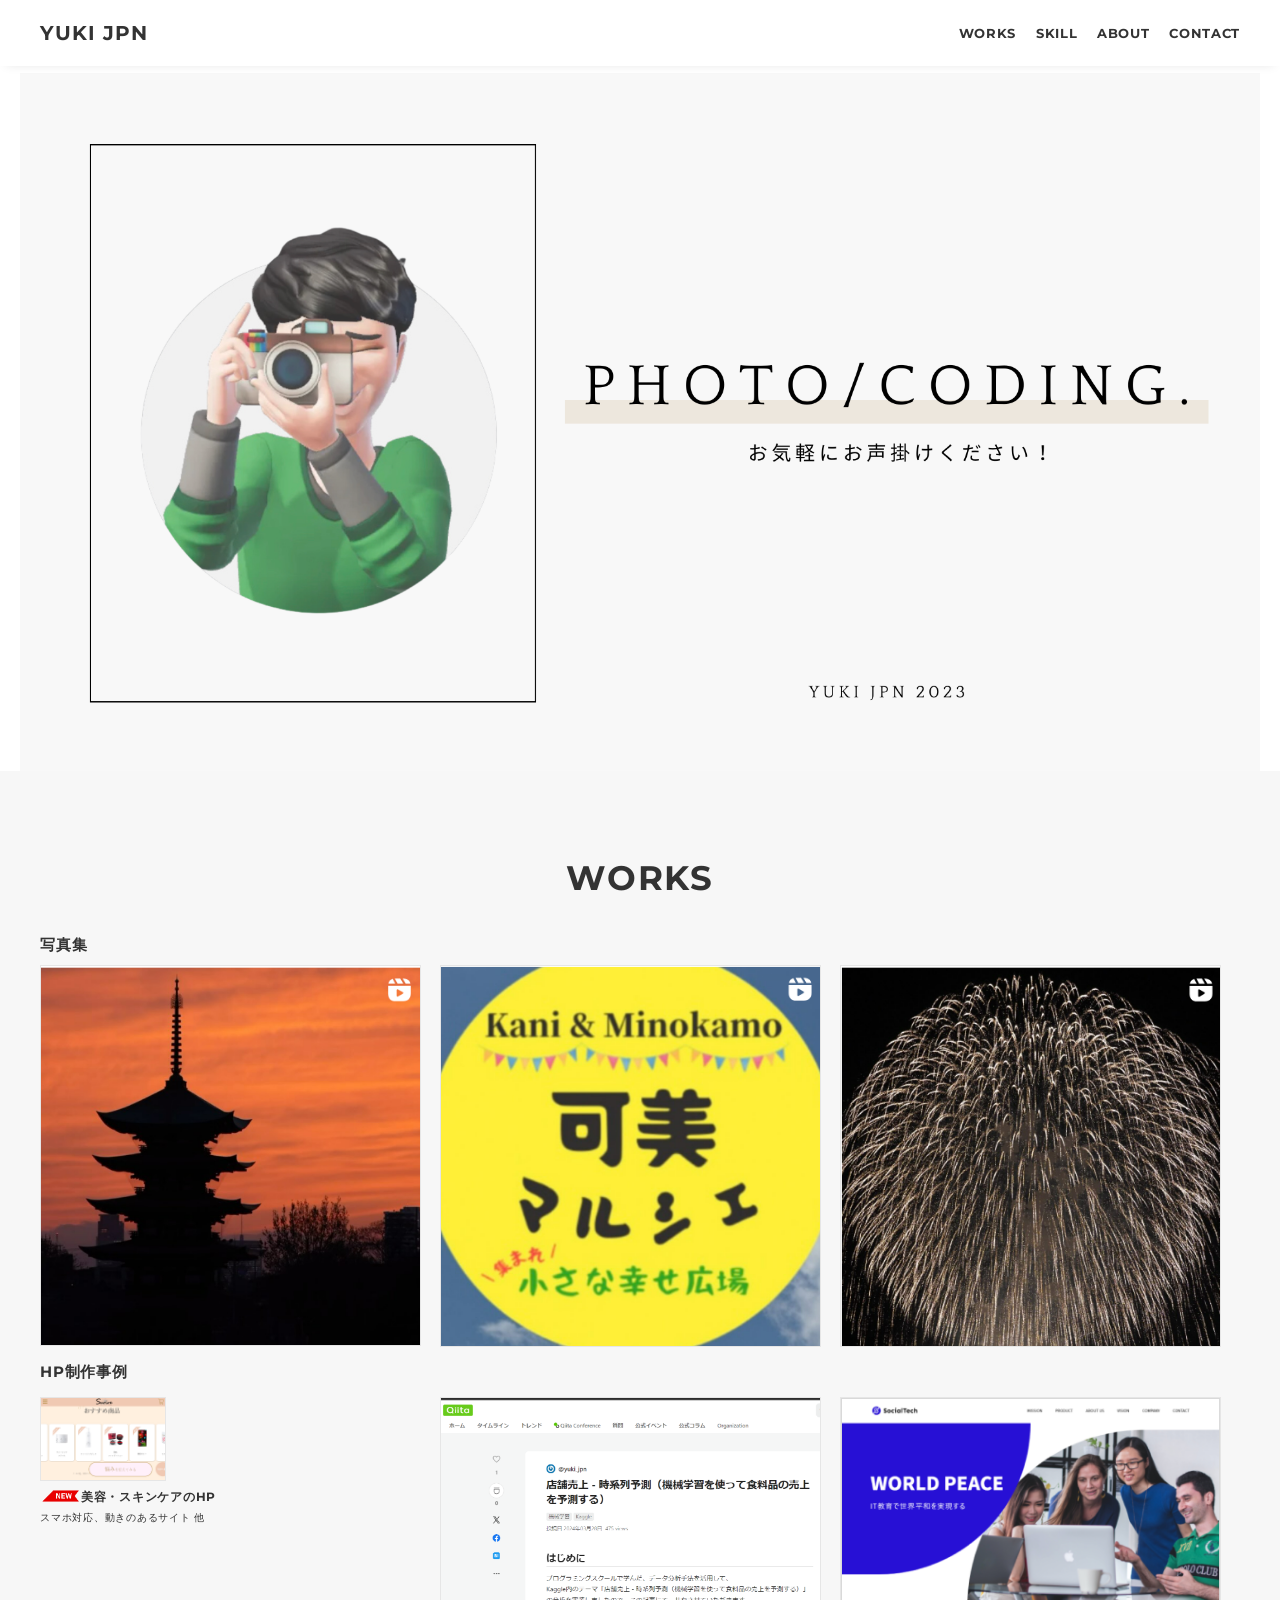
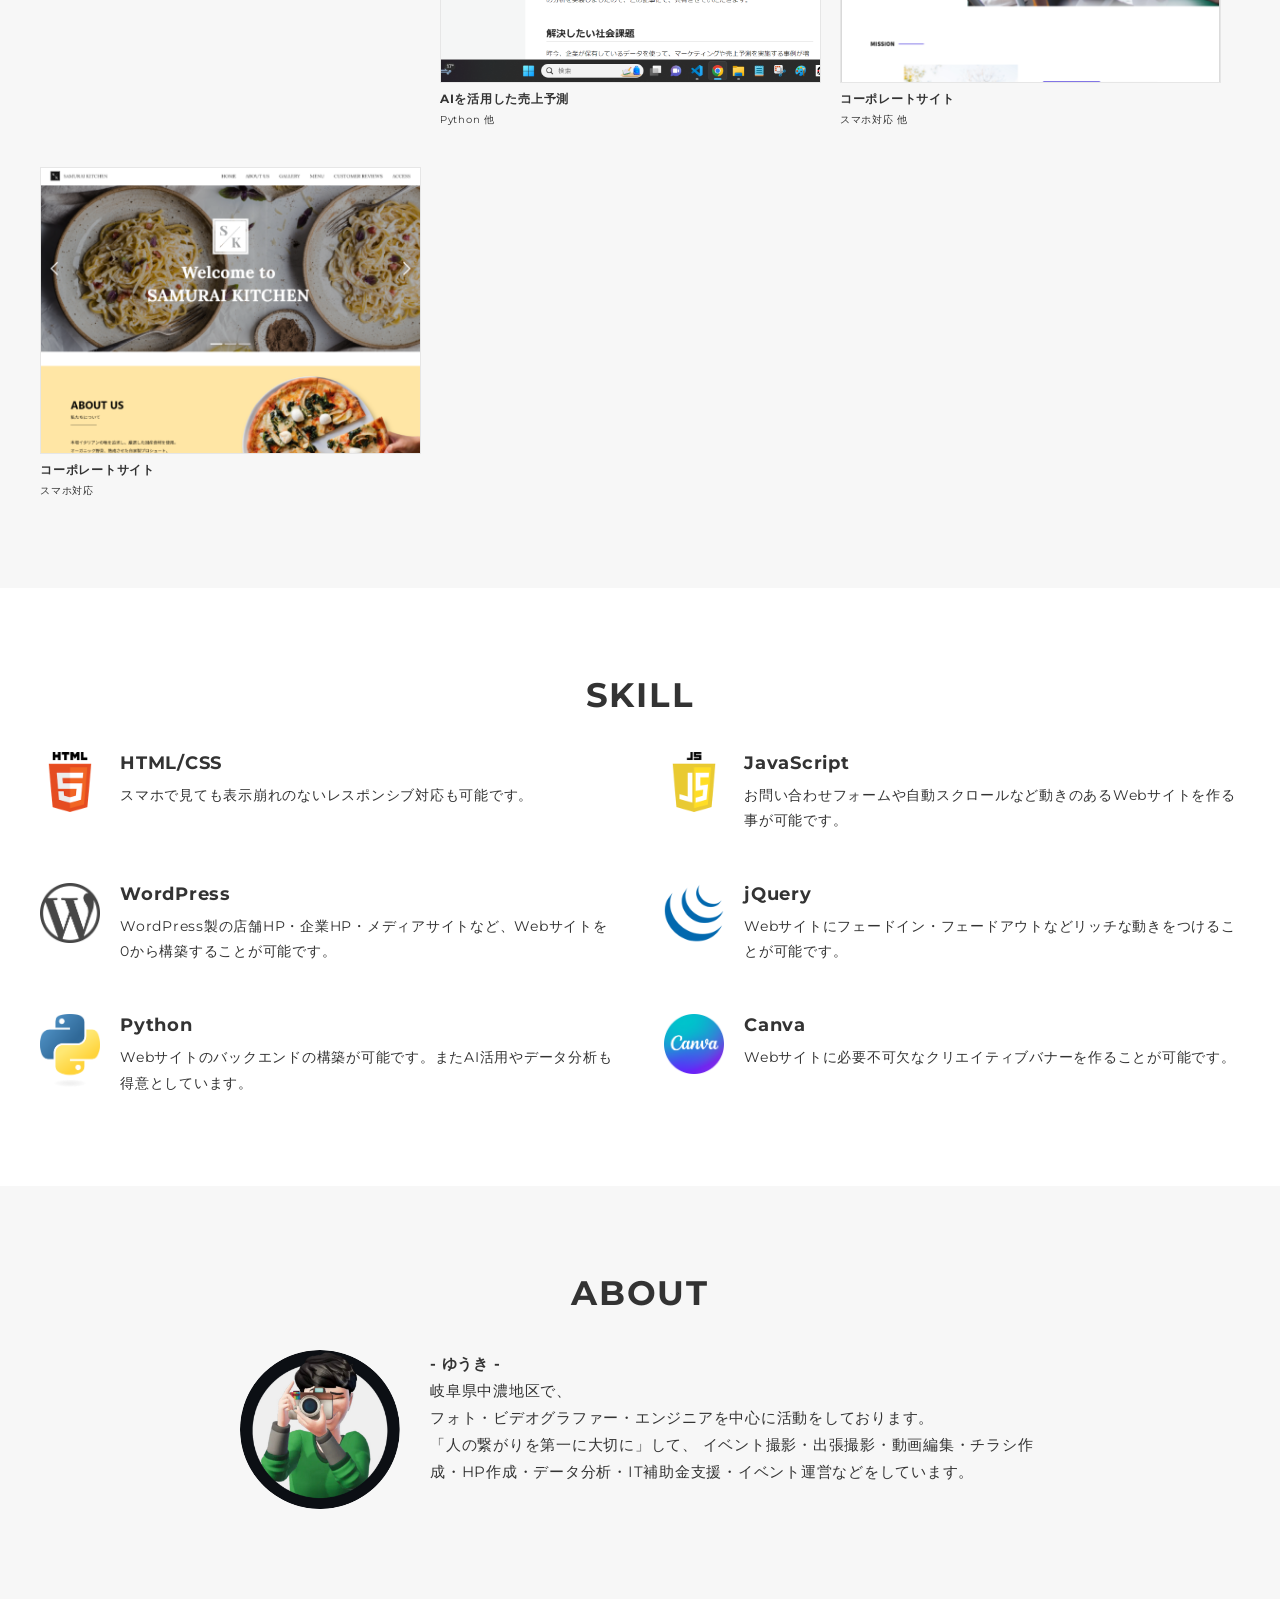
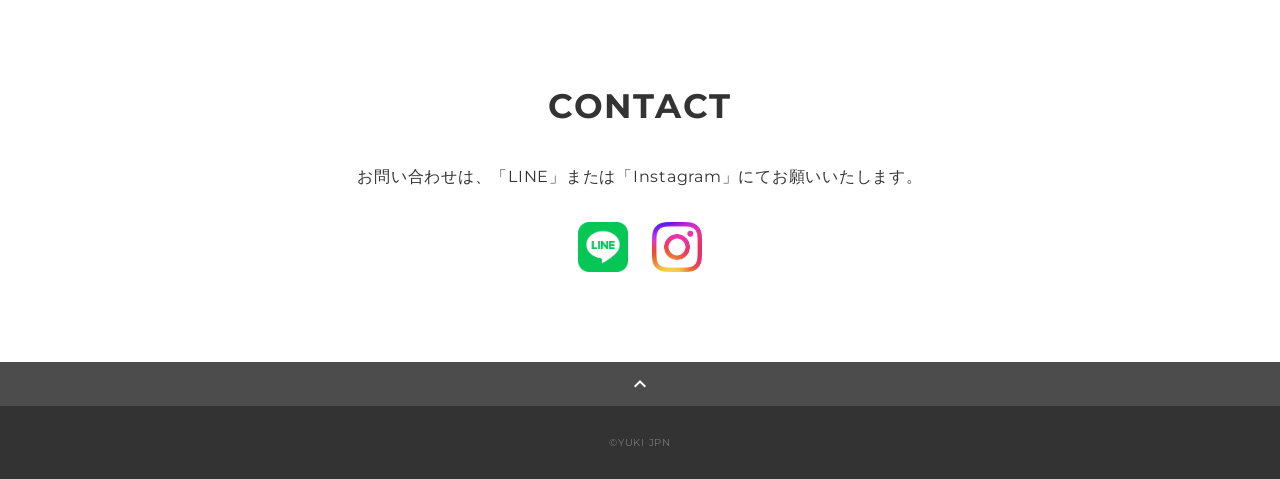
==== index.html @ f61872b2 "main" ====
<!DOCTYPE html>
<html>
<head>
  <meta charset="utf-8">
  <meta name="viewport" content="width=device-width, initial-scale=1.0, maximum-scale=1.0, minimum-scale=1.0">
  <title>- ゆうき - 自己紹介</title>
  <link rel="preconnect" href="https://fonts.gstatic.com">
  <link href="https://fonts.googleapis.com/css2?family=Montserrat:wght@400;700&display=swap" rel="stylesheet">
  <link href="https://fonts.googleapis.com/css?family=Material+Icons+Outlined" rel="stylesheet">
  <link href="css/ress.css" media="all" rel="stylesheet" type="text/css" />
  <link href="css/style.css" media="all" rel="stylesheet" type="text/css" />
</head>

<body>
  <div class="wrapper">

    <!-- header -->
    <header class="header ">
      <div class="container">
        <h1 class="header-logo">
          <a href="#">YUKI JPN</a>
        </h1>
        <nav class="gnav">
          <ul class="gnav-list">
            <li class="gnav-item"><a href="#works">WORKS</a></li>
            <li class="gnav-item"><a href="#skill">SKILL</a></li>
            <li class="gnav-item"><a href="#about">ABOUT</a></li>
            <li class="gnav-item"><a href="#contact">CONTACT</a></li>
          </ul>
        </nav>
      </div>
    </header>
    <!-- /header -->

    <main class="content">

      <!-- mv -->
      <div class="mv">
        <div class="mv-container">
          <img src="img/main.png" alt="メイン画像">
        </div>
      </div>
      <!-- /mv -->

      <!-- works -->
      <section class="works section" id="works">
        <div class="container">
          <h2 class="title">WORKS</h2>

          <h4 style="margin-bottom: 10px;">写真集</h4>
          <div class="works-list">
            <a class="works-item" href="https://www.instagram.com/reel/C8FOYXlyE4d/?utm_source=ig_web_copy_link">
              <div class="works-img"><img src="img/works/samole_1.png" alt="写真"></div>
            </a>
            <a class="works-item" href="https://www.instagram.com/reel/C9e-jFvyvhf/?utm_source=ig_web_copy_link&igsh=MzRlODBiNWFlZA==">
              <div class="works-img"><img src="img/works/samole_2.png" alt="写真"></div>
            </a>
            <a class="works-item" href="https://www.instagram.com/reel/C-Pv_rFySOx/?utm_source=ig_web_copy_link&igsh=MzRlODBiNWFlZA==">
              <div class="works-img"><img src="img/works/samole_3.png" alt="写真"></div>
            </a>
          </div>
          
          <h4 style="margin: 15px 0;">HP制作事例</h4>
          <div class="works-list">
            <a class="works-item" href="https://www.surire39.com/">
              <div class="works-img"><img style="width: 33%;" src="img/works/surire.png" alt="美容・スキンケアのホームページ"></div>
              <p class="works-name"><img src="img/new.png" alt="新着" style="height: 12px; margin: 0 2px 4px;">美容・スキンケアのHP</p>
              <p class="works-info">スマホ対応、動きのあるサイト 他</p>
            </a>
            <a class="works-item" href="https://qiita.com/yuki_jpn/items/64199a5f27241566cfe8">
              <div class="works-img"><img src="img/works/data_analytics.png" alt="データ分析"/></div>
              <p class="works-name">AIを活用した売上予測</p>
              <p class="works-info">Python 他</p>
            </a>
            <a class="works-item" href="https://yuuki22519.github.io/samurai-terakoya/">
              <div class="works-img"><img src="img/works/html1.png" alt="コーポレートサイト"/></div>
              <p class="works-name">コーポレートサイト</p>
              <p class="works-info">スマホ対応 他</p>
            </a>
            <a class="works-item" href="https://yuuki22519.github.io/S_KITCHEN/">
              <div class="works-img"><img src="img/works/bootstrap.png" alt="コーポレートサイト"/></div>
              <p class="works-name">コーポレートサイト</p>
              <p class="works-info">スマホ対応</p>
            </a>
            <!-- <a class="works-item" href="works-5.html">
              <div class="works-img"><img src="img/works/xd.png" alt="AdobeXD"/></div>
              <p class="works-name">ITスクールのLP</p>
              <p class="works-info">AdobeXD</p>
            </a>
            <a class="works-item" href="works-6.html">
              <div class="works-img"><img src="img/works/wordpress2.png" alt="WordPress2"/></div>
              <p class="works-name">大学のHP</p>
              <p class="works-info">WordPress/PHP</p>
            </a> -->
          </div>
        </div>
      </section>
      <!-- /works -->

      <!-- skill -->
      <section class="skill section" id="skill">
        <div class="container">
          <h2 class="title">SKILL</h2>
          <div class="skill-list">
            <div class="skill-item">
              <p class="skill-img"><img src="img/skills/html.png" alt="html"></p>
              <div class="skill-body">
                <h3 class="skill-name">HTML/CSS</h3>
                <p class="skill-text">
                  スマホで見ても表示崩れのないレスポンシブ対応も可能です。</p>
              </div>
            </div>

            <div class="skill-item">
              <p class="skill-img"><img src="img/skills/js.png" alt="javascript"></p>
              <div class="skill-body">
                <h3 class="skill-name">JavaScript</h3>
                <p class="skill-text">
                  お問い合わせフォームや自動スクロールなど動きのあるWebサイトを作る事が可能です。</p>
              </div>
            </div>

            <div class="skill-item">
              <p class="skill-img"><img src="img/skills/wordpress.png" alt="wordpress"></p>
              <div class="skill-body">
                <h3 class="skill-name">WordPress</h3>
                <p class="skill-text">
                  WordPress製の店舗HP・企業HP・メディアサイトなど、Webサイトを0から構築することが可能です。</p>
              </div>
            </div>

            <div class="skill-item">
              <p class="skill-img"><img src="img/skills/jquery.png" alt="jquery"></p>
              <div class="skill-body">
                <h3 class="skill-name">jQuery</h3>
                <p class="skill-text">
                  Webサイトにフェードイン・フェードアウトなどリッチな動きをつけることが可能です。</p>
              </div>
            </div>
            
            <div class="skill-item">
              <p class="skill-img"><img src="img/skills/python.png" alt="python"></p>
              <div class="skill-body">
                <h3 class="skill-name">Python</h3>
                <p class="skill-text">
                  Webサイトのバックエンドの構築が可能です。またAI活用やデータ分析も得意としています。</p>
              </div>
            </div>
            
            <div class="skill-item">
              <p class="skill-img"><img src="img/skills/canva.png" alt="canva"></p>
              <div class="skill-body">
                <h3 class="skill-name">Canva</h3>
                <p class="skill-text">
                  Webサイトに必要不可欠なクリエイティブバナーを作ることが可能です。</p>
              </div>
            </div>
          </div>
        </div>
      </section>
      <!-- /skill -->

      <!-- about -->
      <section class="about section" id="about">
        <div class="container">
          <h2 class="title">ABOUT</h2>
          <div class="profile">
            <p class="profile-img">
              <img src="img/about.png" alt="about">
            </p>
            <div class="profile-body">
              <p>
                <span style="font-weight: bold;"> - ゆうき -</span>
                
                <br>
                岐阜県中濃地区で、
                <br>
                フォト・ビデオグラファー・エンジニアを中心に活動をしております。
                <br>
                「人の繋がりを第一に大切に」して、
                イベント撮影・出張撮影・動画編集・チラシ作成・HP作成・データ分析・IT補助金支援・イベント運営などをしています。

              </p>
              
            </div>
          </div>
        </div>
      </section>
      <!-- /about -->

      <!-- contact -->
      <section class="contact section" id="contact">
        <div class="container">
          <h2 class="title">CONTACT</h2>
          <p class="lead">
            お問い合わせは、<br class="sp-only">「LINE」または「Instagram」にてお願いいたします。
          </p>
          <div class="contact-list">
            <a href="https://lin.ee/kjBd3rl" target="_blank">
              <img src="img/LINE_Brand_icon.png" style="height: 50px;" alt="LINE">
            </a>
            <a href="https://www.instagram.com/yuki_jpn4/" target="_blank">
              <img src="img/Instagram_Glyph_Gradient.png" style="height: 50px;" alt="Instagram">
            </a>
          </div>
        </div>
      </section>
      <!-- /contact -->
      <div class="page-top" id="js-page-top">
        <span class="material-icons-outlined">expand_less</span>
      </div>
    </main>

    <!-- footer -->
    <footer class="footer">
      <div class="copyright">&copy;YUKI JPN</div>
    </footer>
    <!-- /footer -->

  </div>
  <script src="https://ajax.googleapis.com/ajax/libs/jquery/3.6.0/jquery.min.js"></script>
  <script type='text/javascript' src="js/script.js"></script>
</body>
</html>
---- css/ress.css ----
/*!
 * ress.css • v3.0.1
 * MIT License
 * github.com/filipelinhares/ress
 */

/* # =================================================================
   # Global selectors
   # ================================================================= */

html {
  box-sizing: border-box;
  word-break: normal;
  -moz-tab-size: 4;
  tab-size: 4;

  -webkit-text-size-adjust: 100%; /* Prevent adjustments of font size after orientation changes in iOS */
}

*,
::before,
::after {
  box-sizing: inherit;
  background-repeat: no-repeat; /* Set `background-repeat: no-repeat` to all elements and pseudo elements */
}

::before,
::after {
  vertical-align: inherit;
  text-decoration: inherit; /* Inherit text-decoration and vertical align to ::before and ::after pseudo elements */
}

* {
  margin: 0;
  padding: 0; /* Reset `padding` and `margin` of all elements */
}

/* # =================================================================
   # General elements
   # ================================================================= */

hr {
  overflow: visible; /* Show the overflow in Edge and IE */
  height: 0; /* Add the correct box sizing in Firefox */
}

details,
main {
  display: block; /* Render the `main` element consistently in IE. */
}

summary {
  display: list-item; /* Add the correct display in all browsers */
}

small {
  font-size: 80%; /* Set font-size to 80% in `small` elements */
}

[hidden] {
  display: none; /* Add the correct display in IE */
}

abbr[title] {
  /* Add the correct text decoration in Chrome, Edge, IE, Opera, and Safari */
  text-decoration: underline;
  text-decoration: underline dotted;
  border-bottom: none; /* Remove the bottom border in Chrome 57 */
}

a {
  background-color: transparent; /* Remove the gray background on active links in IE 10 */
}

a:active,
a:hover {
  outline-width: 0; /* Remove the outline when hovering in all browsers */
}

code,
kbd,
pre,
samp {
  font-family: monospace, monospace; /* Specify the font family of code elements */
}

pre {
  font-size: 1em; /* Correct the odd `em` font sizing in all browsers */
}

b,
strong {
  font-weight: bolder; /* Add the correct font weight in Chrome, Edge, and Safari */
}

/* https://gist.github.com/unruthless/413930 */
sub,
sup {
  position: relative;
  font-size: 75%;
  line-height: 0;
  vertical-align: baseline;
}

sub {
  bottom: -.25em;
}

sup {
  top: -.5em;
}

/* # =================================================================
   # Forms
   # ================================================================= */

input {
  border-radius: 0;
}

/* Replace pointer cursor in disabled elements */
[disabled] {
  cursor: default;
}

[type="number"]::-webkit-container-spin-button,
[type="number"]::-webkit-outer-spin-button {
  height: auto; /* Correct the cursor style of increment and decrement buttons in Chrome */
}

[type="search"] {
  outline-offset: -2px; /* Correct the outline style in Safari */

  -webkit-appearance: textfield; /* Correct the odd appearance in Chrome and Safari */
}

[type="search"]::-webkit-search-decoration {
  -webkit-appearance: none; /* Remove the container padding in Chrome and Safari on macOS */
}

textarea {
  overflow: auto; /* Internet Explorer 11+ */
  resize: vertical; /* Specify textarea resizability */
}

button,
input,
optgroup,
select,
textarea {
  font: inherit; /* Specify font inheritance of form elements */
}

optgroup {
  font-weight: bold; /* Restore the font weight unset by the previous rule */
}

button {
  overflow: visible; /* Address `overflow` set to `hidden` in IE 8/9/10/11 */
}

button,
select {
  text-transform: none; /* Firefox 40+, Internet Explorer 11- */
}

/* Apply cursor pointer to button elements */
button,
[type="button"],
[type="reset"],
[type="submit"],
[role="button"] {
  cursor: pointer;
  color: inherit;
}

/* Remove container padding and border in Firefox 4+ */
button::-moz-focus-container,
[type="button"]::-moz-focus-container,
[type="reset"]::-moz-focus-container,
[type="submit"]::-moz-focus-container {
  padding: 0;
  border-style: none;
}

/* Replace focus style removed in the border reset above */
button:-moz-focusring,
[type="button"]::-moz-focus-container,
[type="reset"]::-moz-focus-container,
[type="submit"]::-moz-focus-container {
  outline: 1px dotted ButtonText;
}

button,
html [type="button"],
/* Prevent a WebKit bug where (2) destroys native `audio` and `video`controls in Android 4 */
[type="reset"],
[type="submit"] {
  -webkit-appearance: button; /* Correct the inability to style clickable types in iOS */
}

/* Remove the default button styling in all browsers */
button,
input,
select,
textarea {
  border-style: none;
  background-color: transparent;
}

/* Style select like a standard input */
select {
  -webkit-appearance: none; /* Chrome 41+ */
  -moz-appearance: none; /* Firefox 36+ */
}

select::-ms-expand {
  display: none; /* Internet Explorer 11+ */
}

select::-ms-value {
  color: currentColor; /* Internet Explorer 11+ */
}

legend {
  display: table; /* Correct the text wrapping in Edge and IE */
  max-width: 100%; /* Correct the text wrapping in Edge and IE */
  max-width: 100%; /* Correct the text wrapping in Edge 18- and IE */
  white-space: normal; /* Correct the text wrapping in Edge and IE */
  color: inherit; /* Correct the color inheritance from `fieldset` elements in IE */
  border: 0; /* Correct `color` not being inherited in IE 8/9/10/11 */
}

::-webkit-file-upload-button {
  font: inherit; /* Change font properties to `inherit` in Chrome and Safari */
  color: inherit;
  /* Correct the inability to style clickable types in iOS and Safari */

  -webkit-appearance: button;
}

/* # =================================================================
   # Specify media element style
   # ================================================================= */

img {
  border-style: none; /* Remove border when inside `a` element in IE 8/9/10 */
}

/* Add the correct vertical alignment in Chrome, Firefox, and Opera */
progress {
  vertical-align: baseline;
}

/* # =================================================================
   # Accessibility
   # ================================================================= */

/* Hide content from screens but not screenreaders */
@media screen {
  [hidden~="screen"] {
    display: inherit;
  }
  [hidden~="screen"]:not(:active):not(:focus):not(:target) {
    position: absolute !important;
    clip: rect(0 0 0 0) !important;
  }
}

/* Specify the progress cursor of updating elements */
[aria-busy="true"] {
  cursor: progress;
}

/* Specify the pointer cursor of trigger elements */
[aria-controls] {
  cursor: pointer;
}

/* Specify the unstyled cursor of disabled, not-editable, or otherwise inoperable elements */
[aria-disabled] {
  cursor: default;
}
---- css/style.css ----
body {
  font-family: "Montserrat","Helvetica Neue",Arial,"Hiragino Kaku Gothic ProN","Hiragino Sans",Meiryo,sans-serif;
  font-size: 15px;
  letter-spacing: .05em;
  color: #333;
}

a {
  transition: opacity .3s;
  text-decoration: none;
  color: #1ca9e3;
}

img {
  max-width: 100%;
  height: auto;
  vertical-align: bottom;
  border-style: none;
}



.pc-only {
  display: block;
}

.sp-only {
  display: none;
}

/*--------------------------------
 レイアウト
---------------------------------*/
.wrapper {
  padding-top: 73px;
}

.section {
  padding: 90px 0;
}

.section:nth-of-type(odd) {
  background-color: #f7f7f7;
}

.container {
  max-width: 1340px;
  margin: 0 auto;
  padding: 0 40px;
}

/*--------------------------------
 見出し
---------------------------------*/
.title {
  font-size: 34px;
  font-weight: bold;
  line-height: 1;
  margin-bottom: 40px;
  text-align: center;
  letter-spacing: .05em;
  color: #333;
}

.lead {
  font-size: 16px;
  line-height: 1.8;
  margin-bottom: 30px;
}

/*--------------------------------
ヘッダー
---------------------------------*/
.header {
  position: fixed;
  top: 0;
  z-index: 1;
  width: 100%;
  background-color: #fff;
  box-shadow: 0 5px 10px -6px rgba(0,0,0,.1);
}

.header .container {
  display: flex;
  align-items: center;
  justify-content: space-between;
  padding: 20px 40px;
}

.header-logo {
  font-size: 20px;
  font-weight: bold;
  line-height: 1.2;
  margin-right: 20px;
  letter-spacing: .05em;
}

.header-logo a {
  color: #333;
}

.gnav-list {
  display: flex;
  justify-content: space-between;
  list-style: none;
}

.gnav-item:not(:last-child) {
  margin-right: 20px;
}

.gnav-item a {
  position: relative;
  font-size: 13px;
  font-weight: bold;
  display: inline-block;
  padding: 5px 0;
  transition: .3s;
  letter-spacing: .05em;
  color: #333;
}
.gnav-item a:after {
  position: absolute;
  bottom: 0;
  left: 50%;
  width: 0;
  height: 3px;
  content: "";
  transition: .3s;
  -webkit-transform: translateX(-50%);
  transform: translateX(-50%);
  background-color: #333;
}

.gnav-item a:hover:after {
  width: 100%;
}

/*--------------------------------
 メインビジュアル
---------------------------------*/
.mv {
  display: flex;
  align-items: center;
  justify-content: center;
  height: auto;
  text-align: center;
}

.mv-container {
  position: relative;
  padding: 0 20px;
}

.mv-container img {
  width: 100%;
  height: auto;
}

/*--------------------------------
 Works
---------------------------------*/
.works-list {
  display: flex;
  flex-wrap: wrap;
  margin-bottom: -40px;
}

.works-item {
  width: 31.74603%;
  margin-right: 1.58730%;
  margin-bottom: 40px;
  color: #333;
}

.works-item:hover {
  opacity: .9;
}

.works-item:nth-of-type(3n) {
  margin-right: 0;
}

.works-img img {
  border: 1px solid #e6e6e6;
}

.works-name {
  font-size: 12px;
  font-weight: bold;
  margin-top: 8px;
}

.works-info {
  font-size: 10px;
  margin-top: 5px;
}

/*--------------------------------
 Skill
---------------------------------*/
.skill-list {
  display: flex;
  flex-wrap: wrap;
  justify-content: space-between;
  margin-bottom: -50px;
}

.skill-item {
  display: flex;
  align-items: flex-start;
  justify-content: space-between;
  width: 48%;
  margin-bottom: 50px;
}

.skill-img {
  width: 60px;
  height: auto;
  margin-right: 20px;
}

.skill-body {
  flex: 1;
}

.skill-name {
  margin-bottom: 10px;
}

.skill-text {
  font-size: 14px;
  line-height: 1.8;
}

/*--------------------------------
 About
---------------------------------*/
.profile {
  display: flex;
  flex-wrap: wrap;
  max-width: 800px;
  margin: 0 auto;
}
.profile-img {
  width: 20%;
  margin-right: 30px;
  border-radius: 50%;
}
.profile-img img {
  border-radius: 50%;
}
.profile-body {
  flex: 1;
}

.profile-body p {
  font-size: 15px;
  line-height: 1.8;
}

.profile-body p:not(:last-child) {
  margin-bottom: 30px;
}

/*--------------------------------
 Contact
---------------------------------*/
.contact {
  text-align: center;
}

.contact-list {
  display: inline-block;
}

.contact-list > a {
  margin: 10px;
}

.contact-item:not(:last-child) {
  margin-right: 10px;
}

.contact-text {
  margin-top: 10px;
}
/*--------------------------------
 ページトップ
---------------------------------*/
.page-top {
  font-weight: bold;
  padding: 10px;
  cursor: pointer;
  text-align: center;
  background-color: #4c4c4c;
}

.page-top .material-icons-outlined {
  vertical-align: bottom;
  color: #fff;
}

/*--------------------------------
 フッター
---------------------------------*/
.footer {
  padding: 30px;
  background-color: #333;
}

.copyright {
  font-size: 10px;
  text-align: center;
  color: #797979;
}

/*--------------------------------
 下層：Worksページ
---------------------------------*/
.article {
  padding: 80px 0;
}

.article-container {
  max-width: 1040px;
  margin: 0 auto;
  padding: 0 20px;
}

.article-title {
  margin-bottom: 30px;
  text-align: center;
}

.article-body {
  max-width: 720px;
  margin: 0 auto;
  margin-bottom: 80px;
}

.article-body h3 {
  position: relative;
  font-size: 18px;
  margin-bottom: 5px;
  padding-left: 1em;
}

.article-body img {
  width: 100%;
  height: auto;
}

.article-body h3:not(:first-child) {
  margin-top: 50px;
}

.article-body h3::before {
  position: absolute;
  top: 0;
  left: 0;
  width: 4px;
  height: 100%;
  content: "";
  border-radius: 3px;
  background-color: #333;
}

.article-body p {
  font-size: 15px;
  line-height: 1.8;
  margin-bottom: 30px;
}

.home-link {
  text-align: center;
}

/*media Queries 767
----------------------------------------------------*/
@media screen and (max-width: 767px) {
  body {
    font-size: 14px;
  }

  .pc-only {
    display: none;
  }

  .sp-only {
    display: block;
  }

  /* 見出し */
  .title {
    font-size: 26px;
    margin-bottom: 20px;
  }

  .lead {
    font-size: 14px;
    line-height: 1.7;
    margin-bottom: 20px;
  }

  /* レイアウト */
  .wrapper {
    padding-top: 57px;
  }

  .section {
    padding: 60px 0;
  }

  .container {
    padding: 0 20px;
  }

  /* ヘッダー */
  .header .container {
    padding: 15px;
  }

  .header-logo {
    font-size: 15px;
    margin-right: 15px;
  }

  .gnav-item:not(:last-child) {
    margin-right: 10px;
  }

  .gnav-item a {
    font-size: 10px;
  }

  .gnav-item a:after {
    display: none;
  }

  /*  メインビジュアル */
  .mv {
    height: 40vh;
  }

  .mv-container {
    padding: 0 20px;
  }

  .mv-title {
    font-size: 30px;
  }
  .mv-subtitle {
    font-size: 16px;
    margin-bottom: 20px;
  }

  .mv-text {
    top: 75%;
    font-size: 14px;
    line-height: 1.7;
  }

  /* Works */
  .works-name {
    font-size: 12px;
  }

  .works-info {
    margin-top: 3px;
  }

  .works-list {
    justify-content: space-between;
  }

  .works-item {
    flex: 0 0 48%;
    margin-right: 0;
    margin-bottom: 30px;
  }

  /* Skill */
  .skill-list {
    display: block;
    margin-bottom: 0;
  }

  .skill-item {
    width: 100%;
    margin-bottom: 35px;
  }

  .skill-item:last-child {
    margin-bottom: 0;
  }

  .skill-name {
    margin-bottom: 5px;
  }

  .skill-text {
    font-size: 13px;
    line-height: 1.7;
  }

  /* About */
  .profile {
    display: block;
  }
  .profile-img {
    width: 150px;
    margin: 0 auto;
    margin-bottom: 25px;
  }

  .profile-body p {
    font-size: 14px;
    line-height: 1.7;
  }

  .profile-body p:not(:last-child) {
    margin-bottom: 20px;
  }

  /* フッター */
  .footer {
    padding: 20px;
  }

  /* 下層ページ */
  .article {
    padding: 50px 0;
  }

  .article-body h3 {
    font-size: 16px;
    padding-left: .8em;
  }

  .article-body h3:not(:first-child) {
    margin-top: 30px;
  }

  .article-body p {
    font-size: 14px;
    line-height: 1.7;
    margin-bottom: 20px;
  }
}
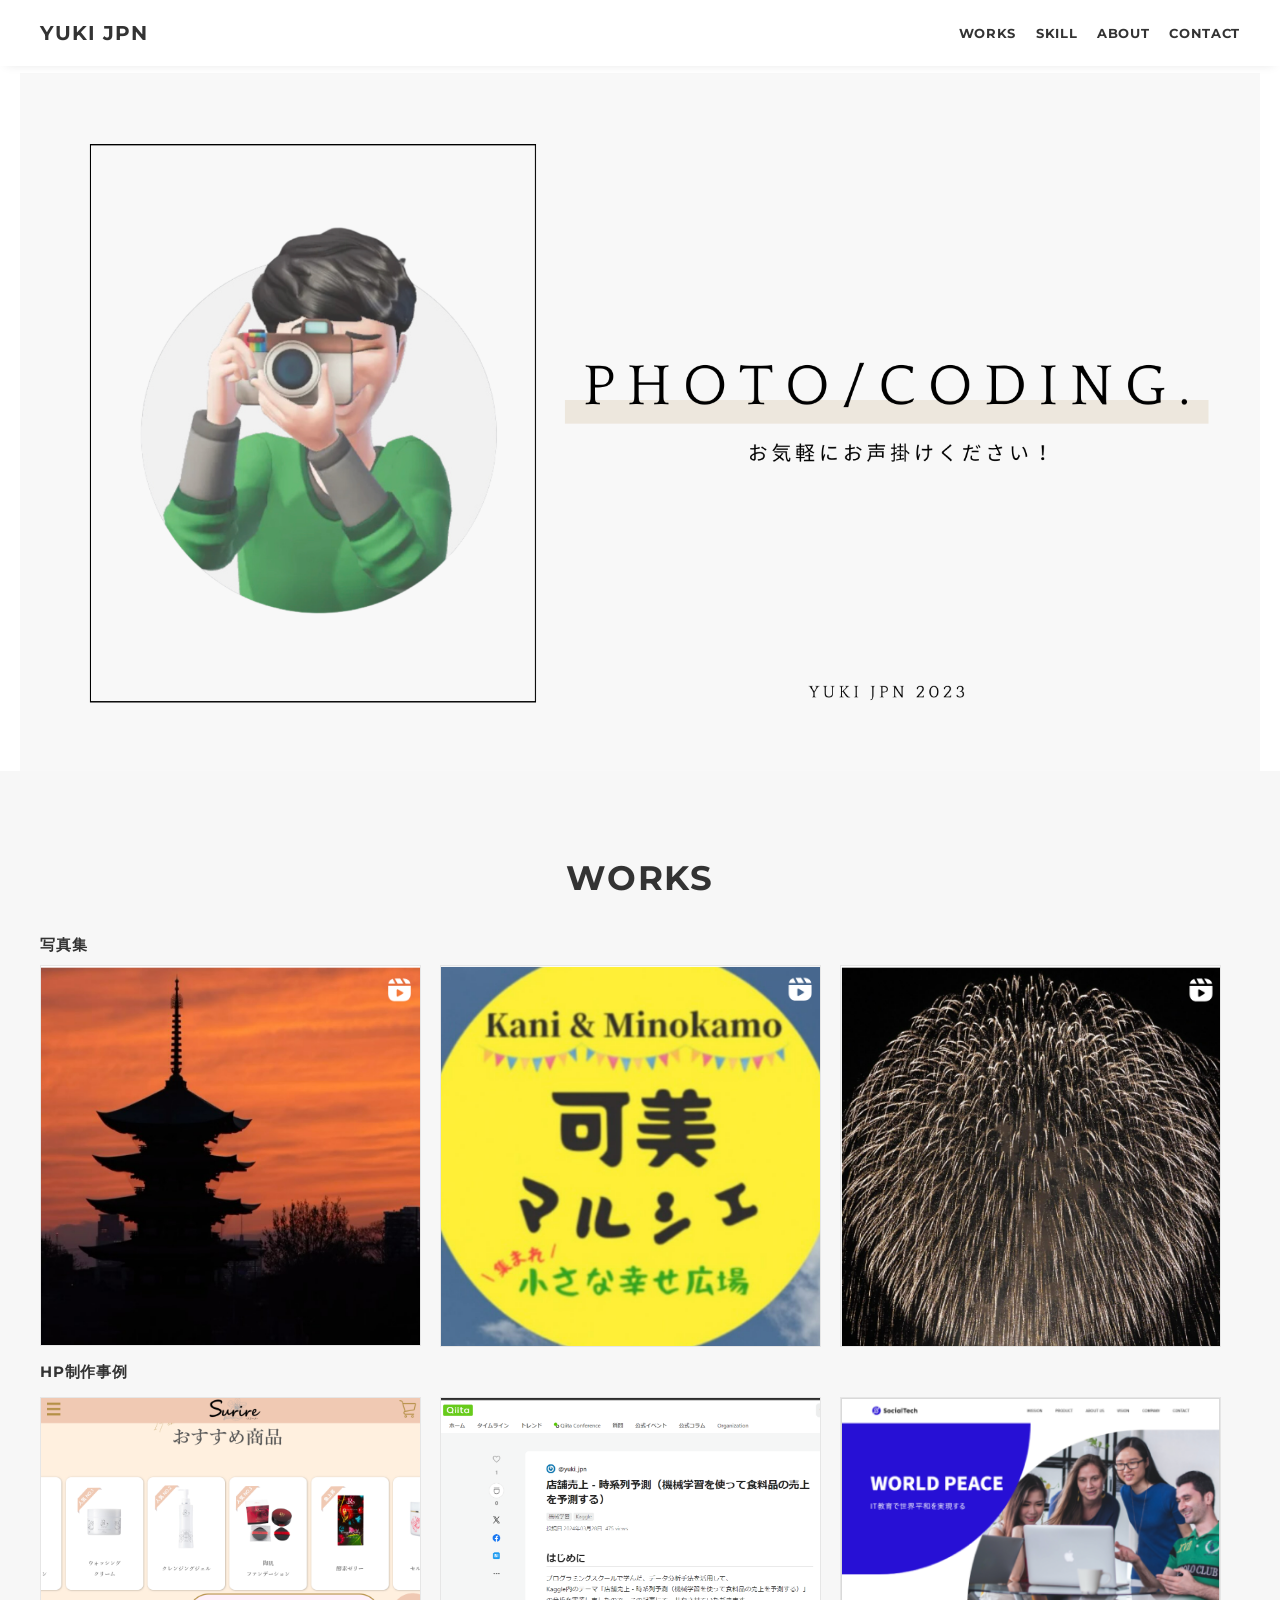
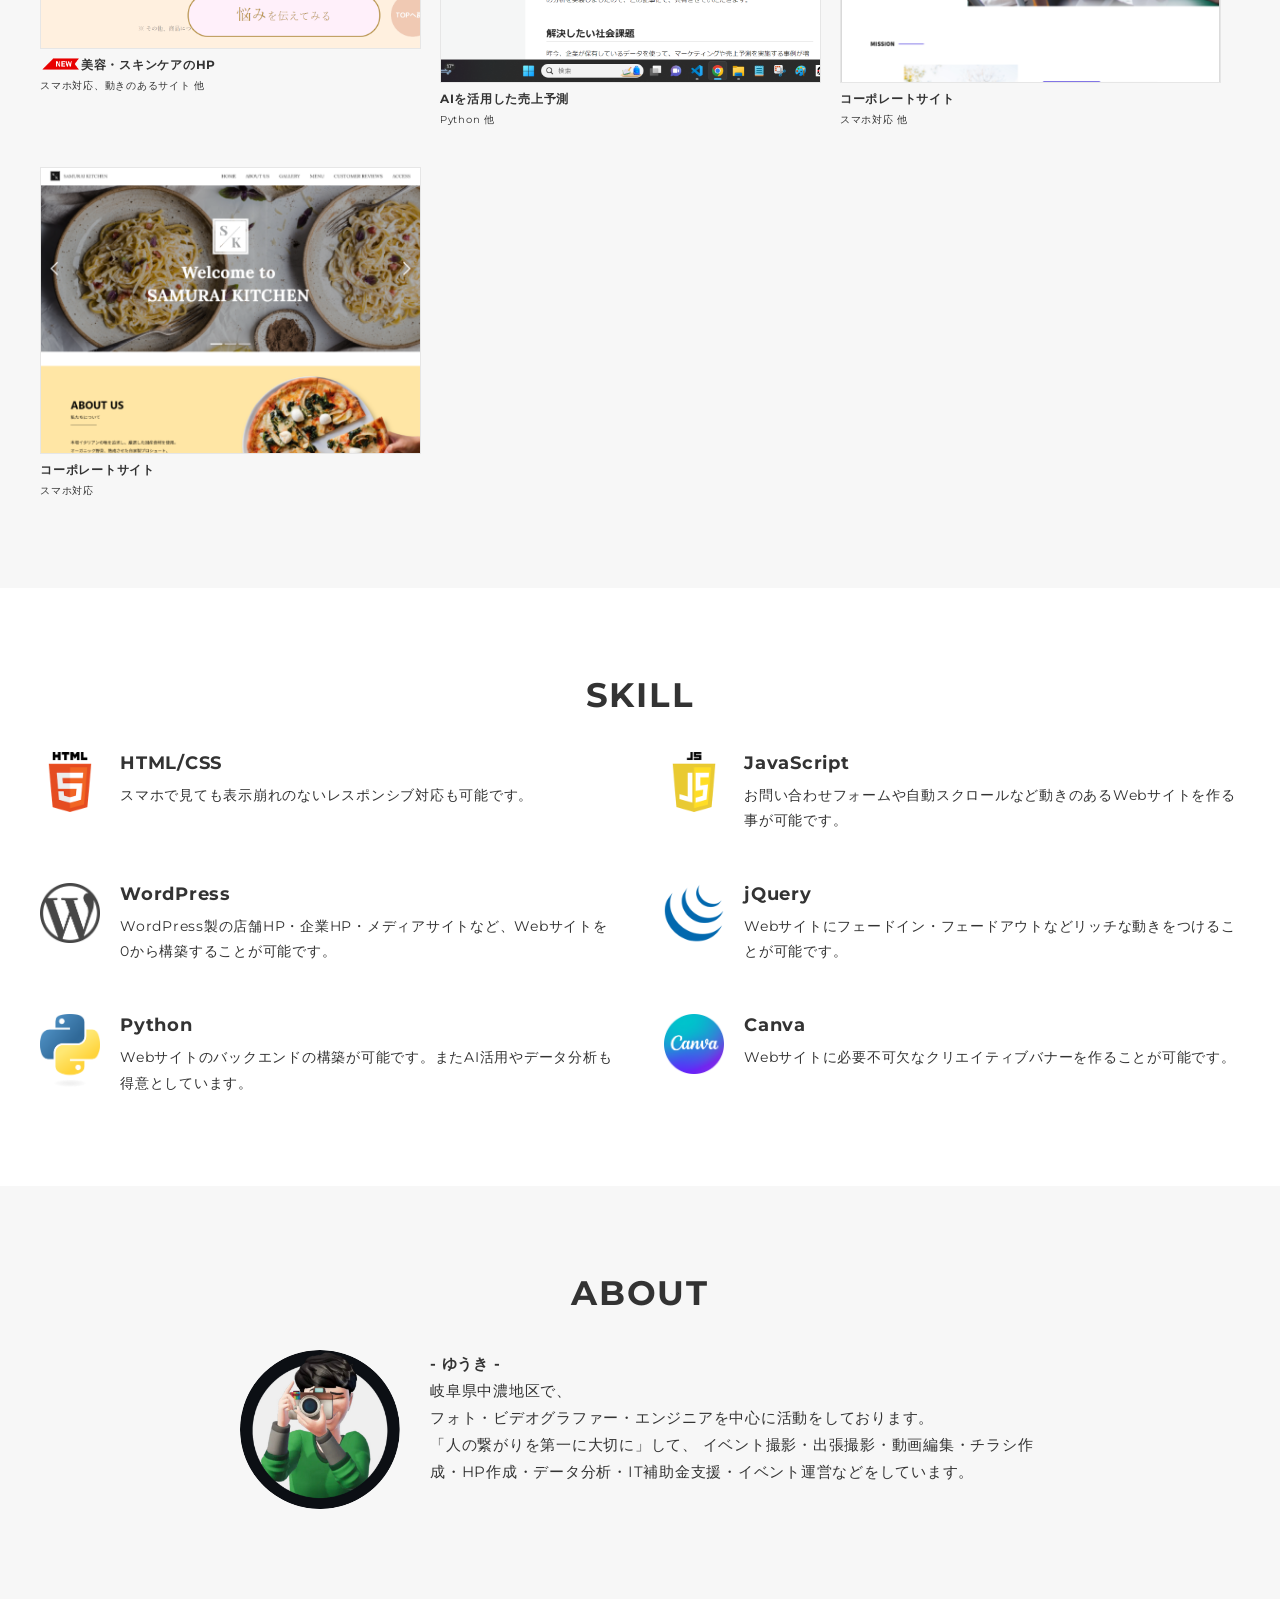
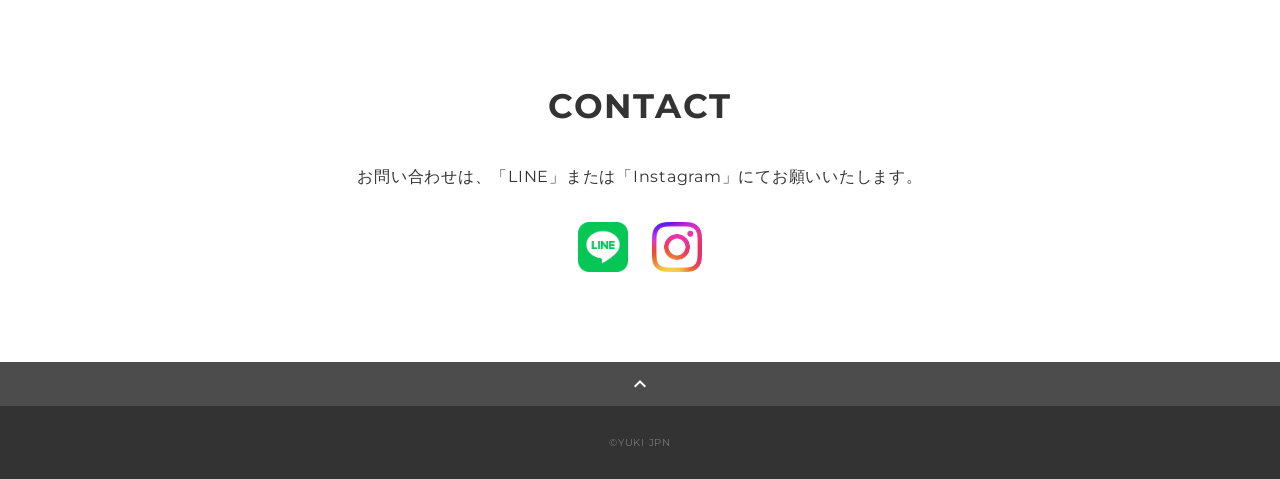
==== commit 1700b7bb: "2回目" ====
--- a/index.html
+++ b/index.html
@@ -63,7 +63,7 @@
           <h4 style="margin: 15px 0;">HP制作事例</h4>
           <div class="works-list">
             <a class="works-item" href="https://www.surire39.com/">
-              <div class="works-img"><img style="width: 33%;" src="img/works/surire.png" alt="美容・スキンケアのホームページ"></div>
+              <div class="works-img"><img src="img/works/surire.png" alt="美容・スキンケアのホームページ"></div>
               <p class="works-name"><img src="img/new.png" alt="新着" style="height: 12px; margin: 0 2px 4px;">美容・スキンケアのHP</p>
               <p class="works-info">スマホ対応、動きのあるサイト 他</p>
             </a>
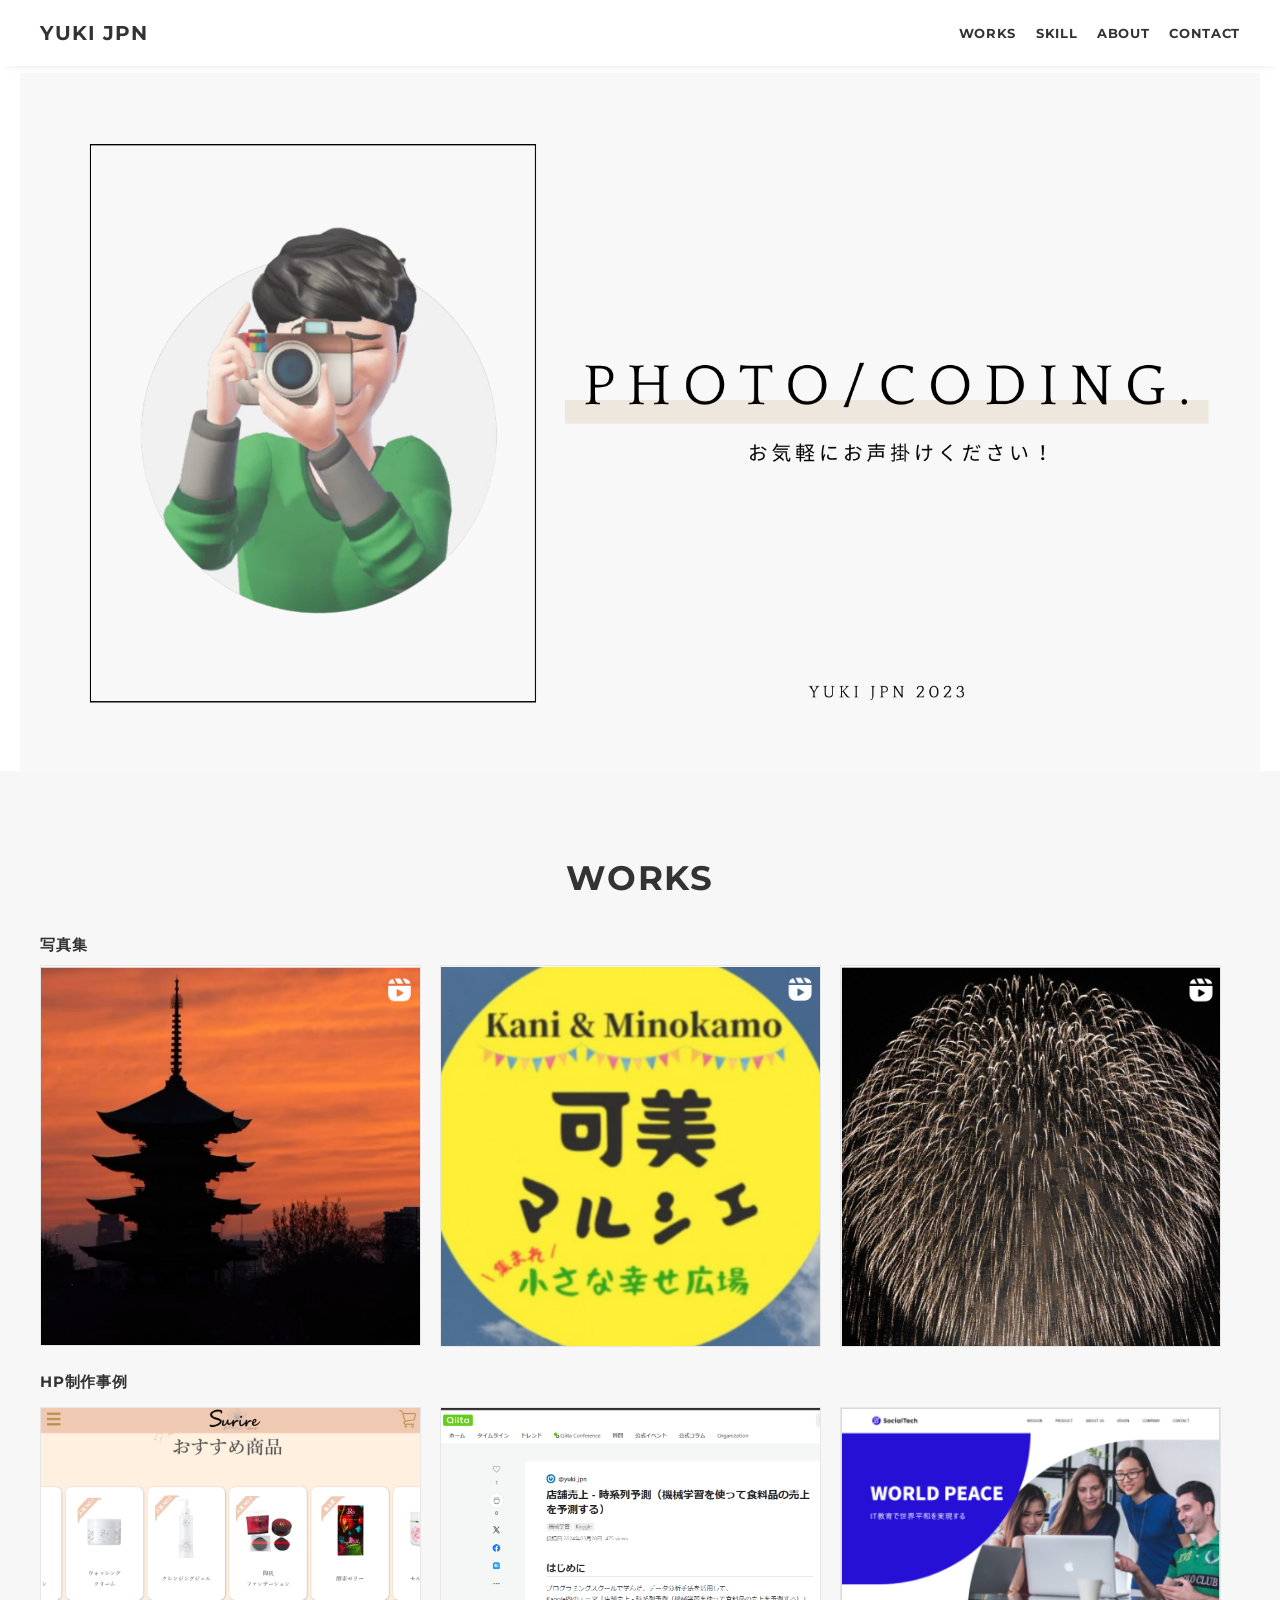
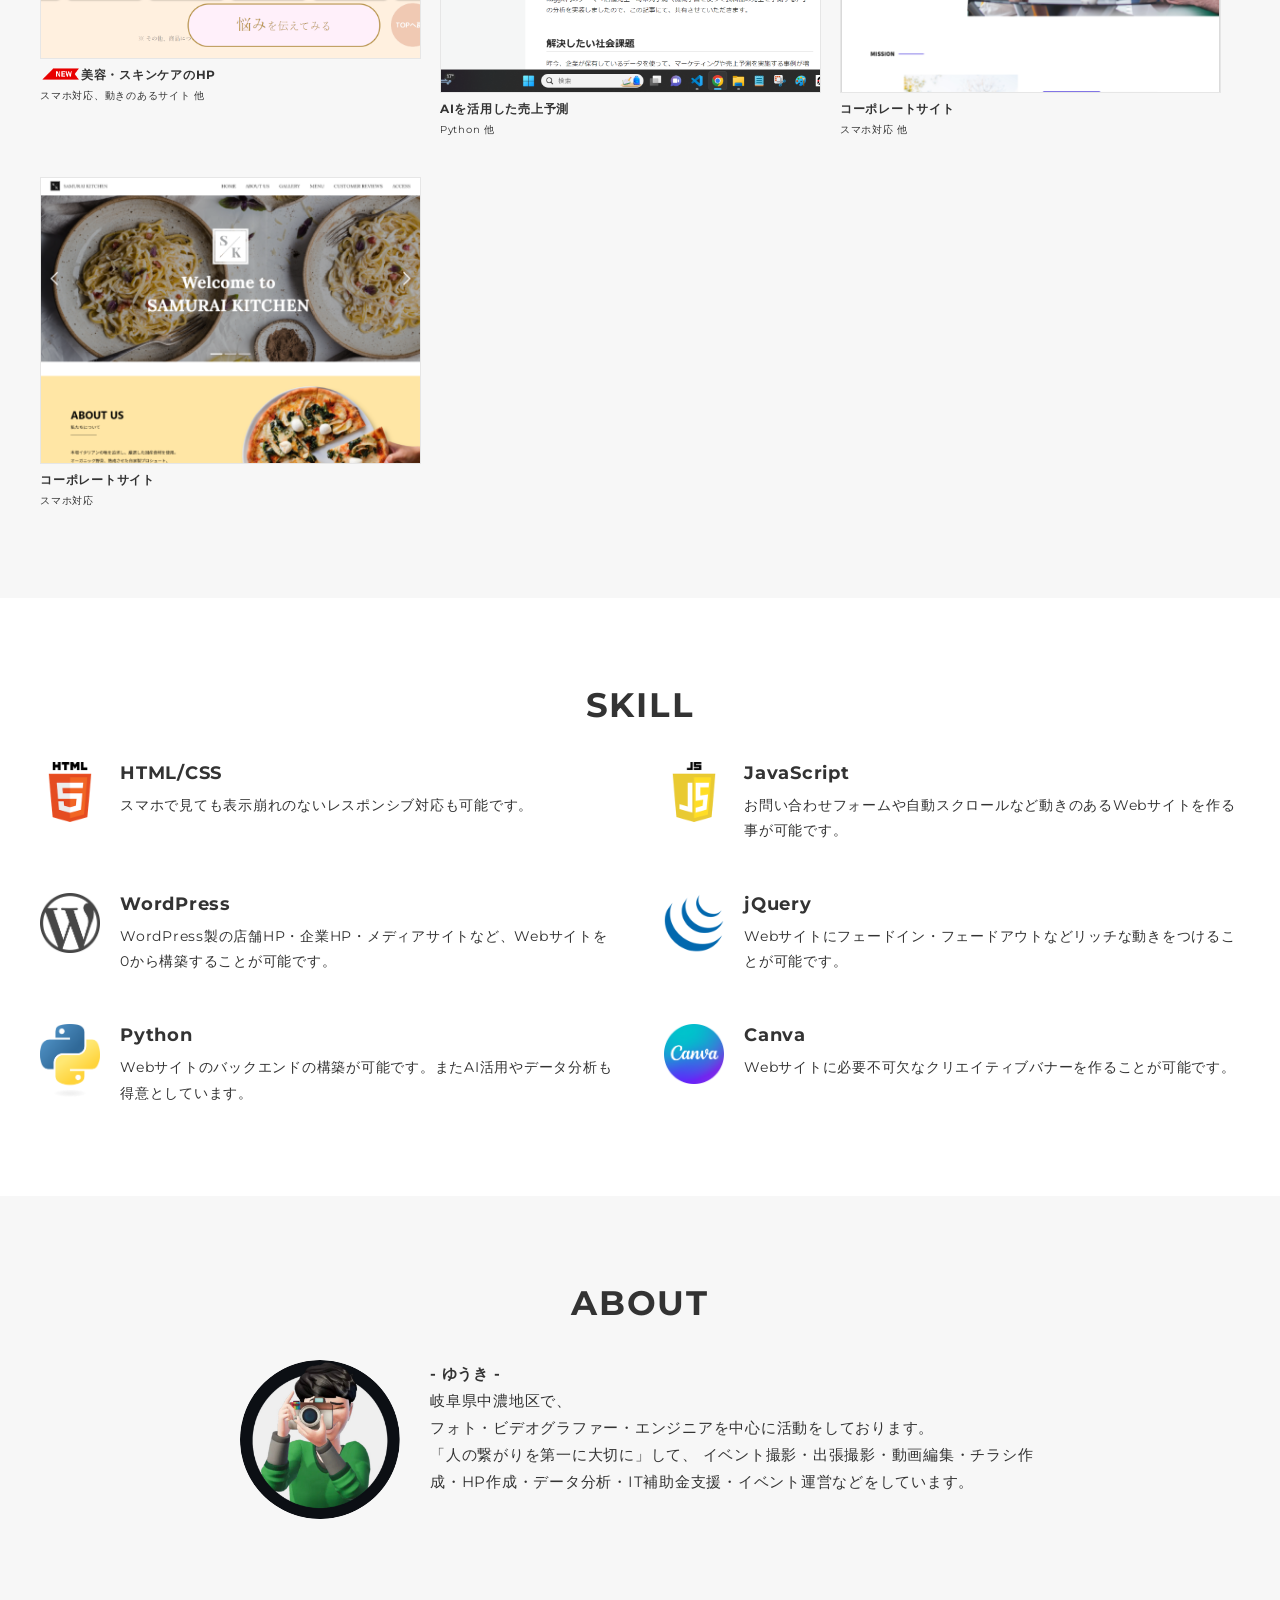
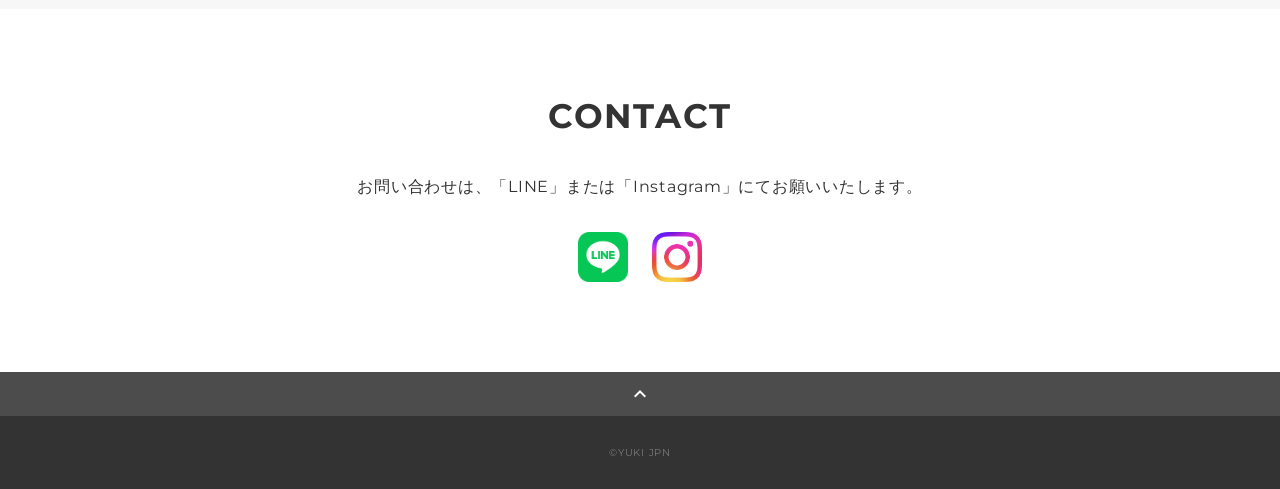
==== commit 409e6d8d: "4回目" ====
--- a/index.html
+++ b/index.html
@@ -60,7 +60,7 @@
             </a>
           </div>
           
-          <h4 style="margin: 15px 0;">HP制作事例</h4>
+          <h4 style="margin: 25px 0 15px 0;">HP制作事例</h4>
           <div class="works-list">
             <a class="works-item" href="https://www.surire39.com/">
               <div class="works-img"><img src="img/works/surire.png" alt="美容・スキンケアのホームページ"></div>
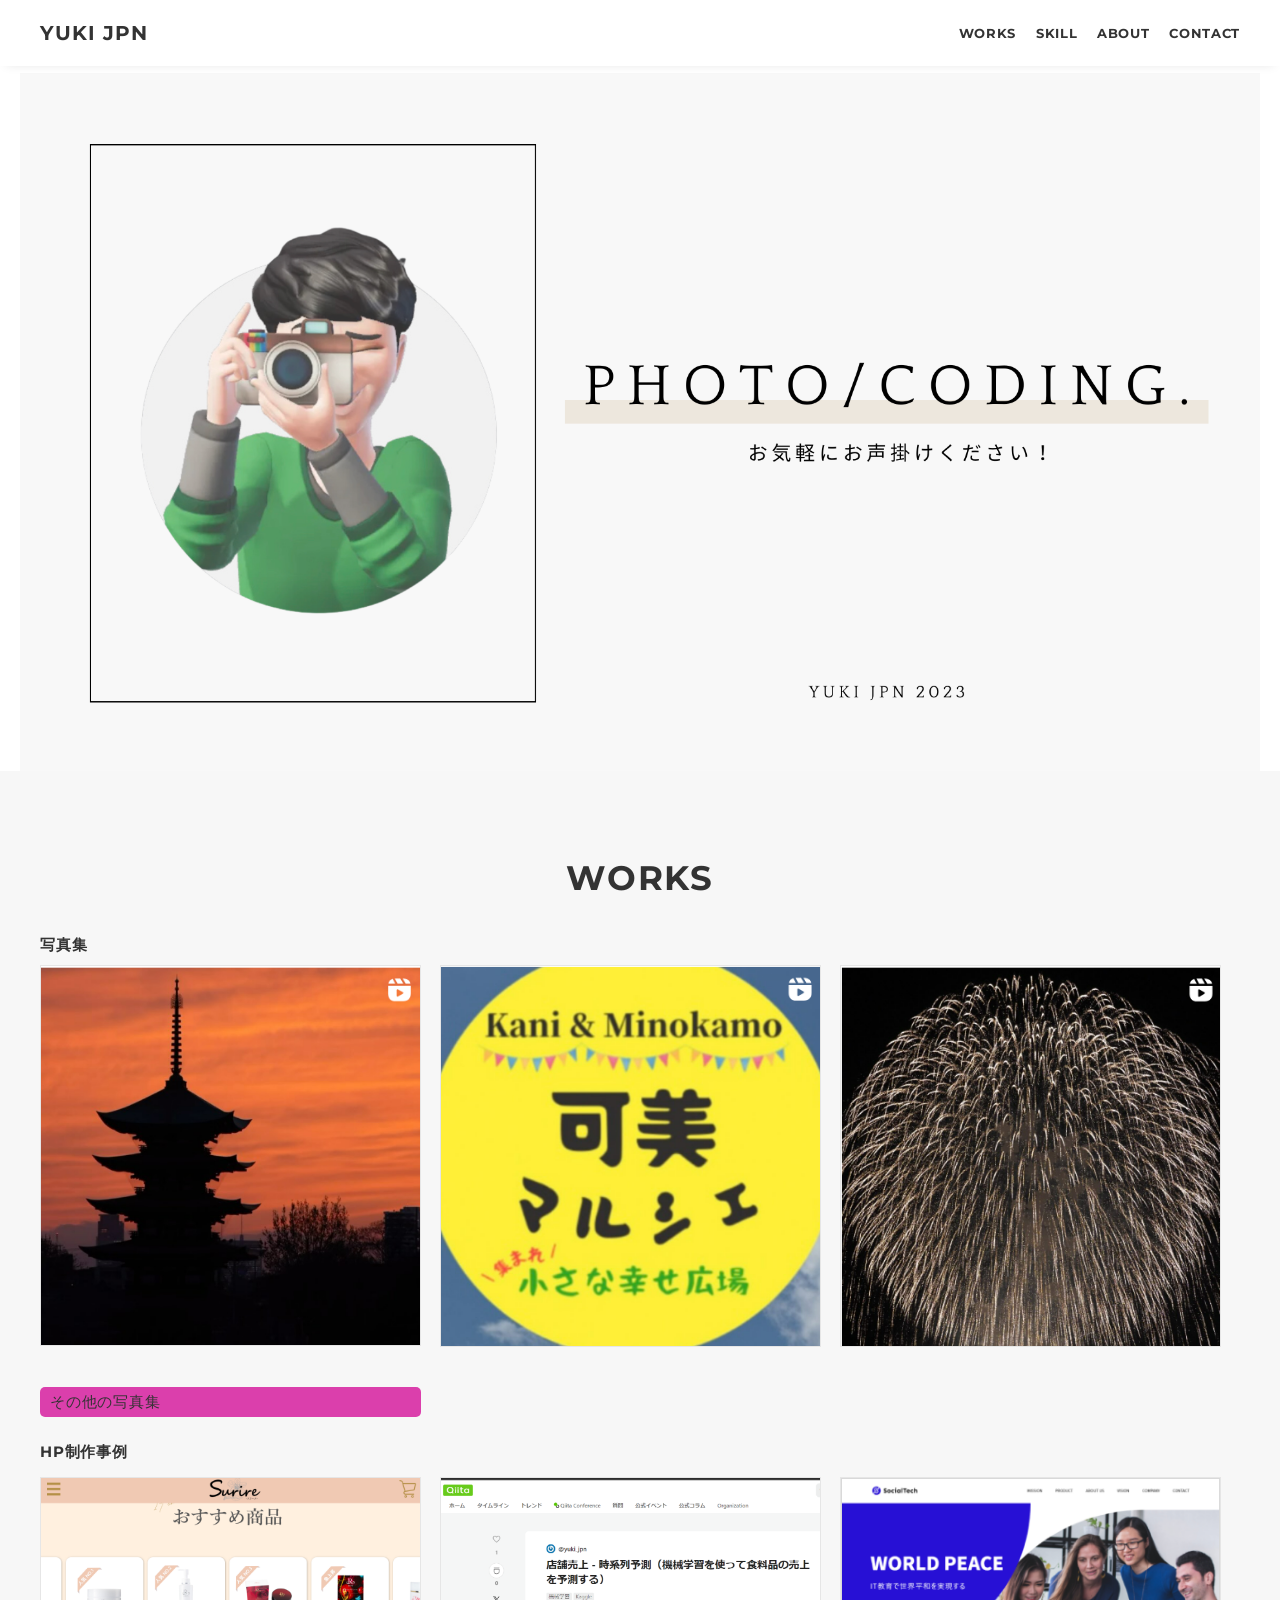
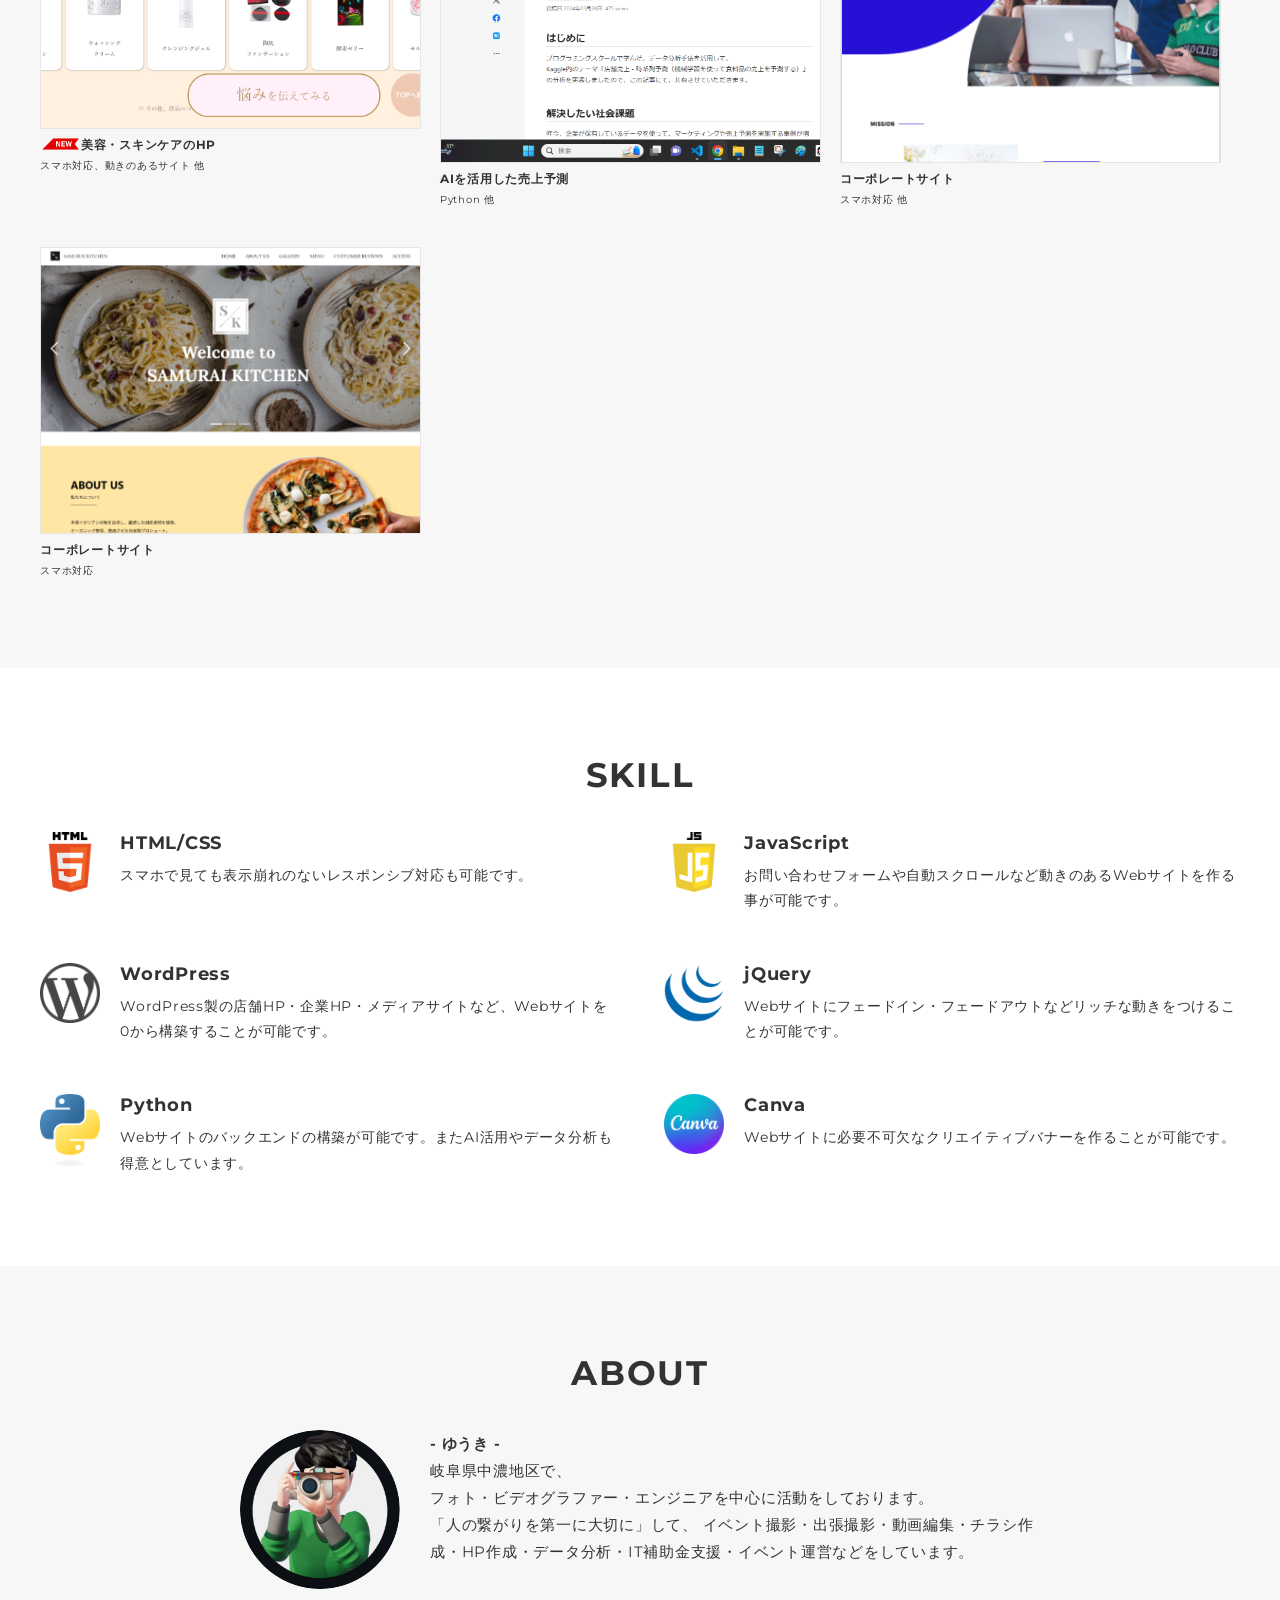
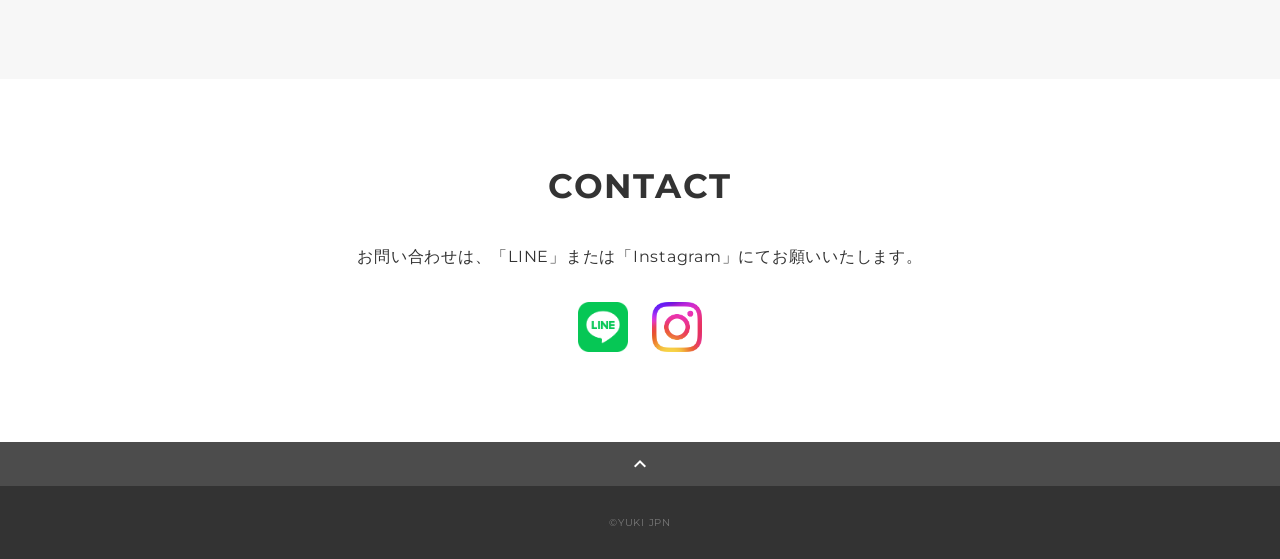
==== commit 84f9f4f2: "6" ====
--- a/index.html
+++ b/index.html
@@ -47,7 +47,7 @@
         <div class="container">
           <h2 class="title">WORKS</h2>
 
-          <h4 style="margin-bottom: 10px;">写真集</h4>
+          <h4 class="" style="margin-bottom: 10px;">写真集</h4>
           <div class="works-list">
             <a class="works-item" href="https://www.instagram.com/reel/C8FOYXlyE4d/?utm_source=ig_web_copy_link">
               <div class="works-img"><img src="img/works/samole_1.png" alt="写真"></div>
@@ -58,9 +58,12 @@
             <a class="works-item" href="https://www.instagram.com/reel/C-Pv_rFySOx/?utm_source=ig_web_copy_link&igsh=MzRlODBiNWFlZA==">
               <div class="works-img"><img src="img/works/samole_3.png" alt="写真"></div>
             </a>
+            <a class="works-item" href="https://www.instagram.com/yuki_jpn4/">
+              <div class="works-img" style="background-color: #db3fac; padding: 5px 10px; border-radius: 5px;">その他の写真集</div>
+            </a>
           </div>
           
-          <h4 style="margin: 25px 0 15px 0;">HP制作事例</h4>
+          <h4 class="" style="margin: 25px 0 15px 0;">HP制作事例</h4>
           <div class="works-list">
             <a class="works-item" href="https://www.surire39.com/">
               <div class="works-img"><img src="img/works/surire.png" alt="美容・スキンケアのホームページ"></div>
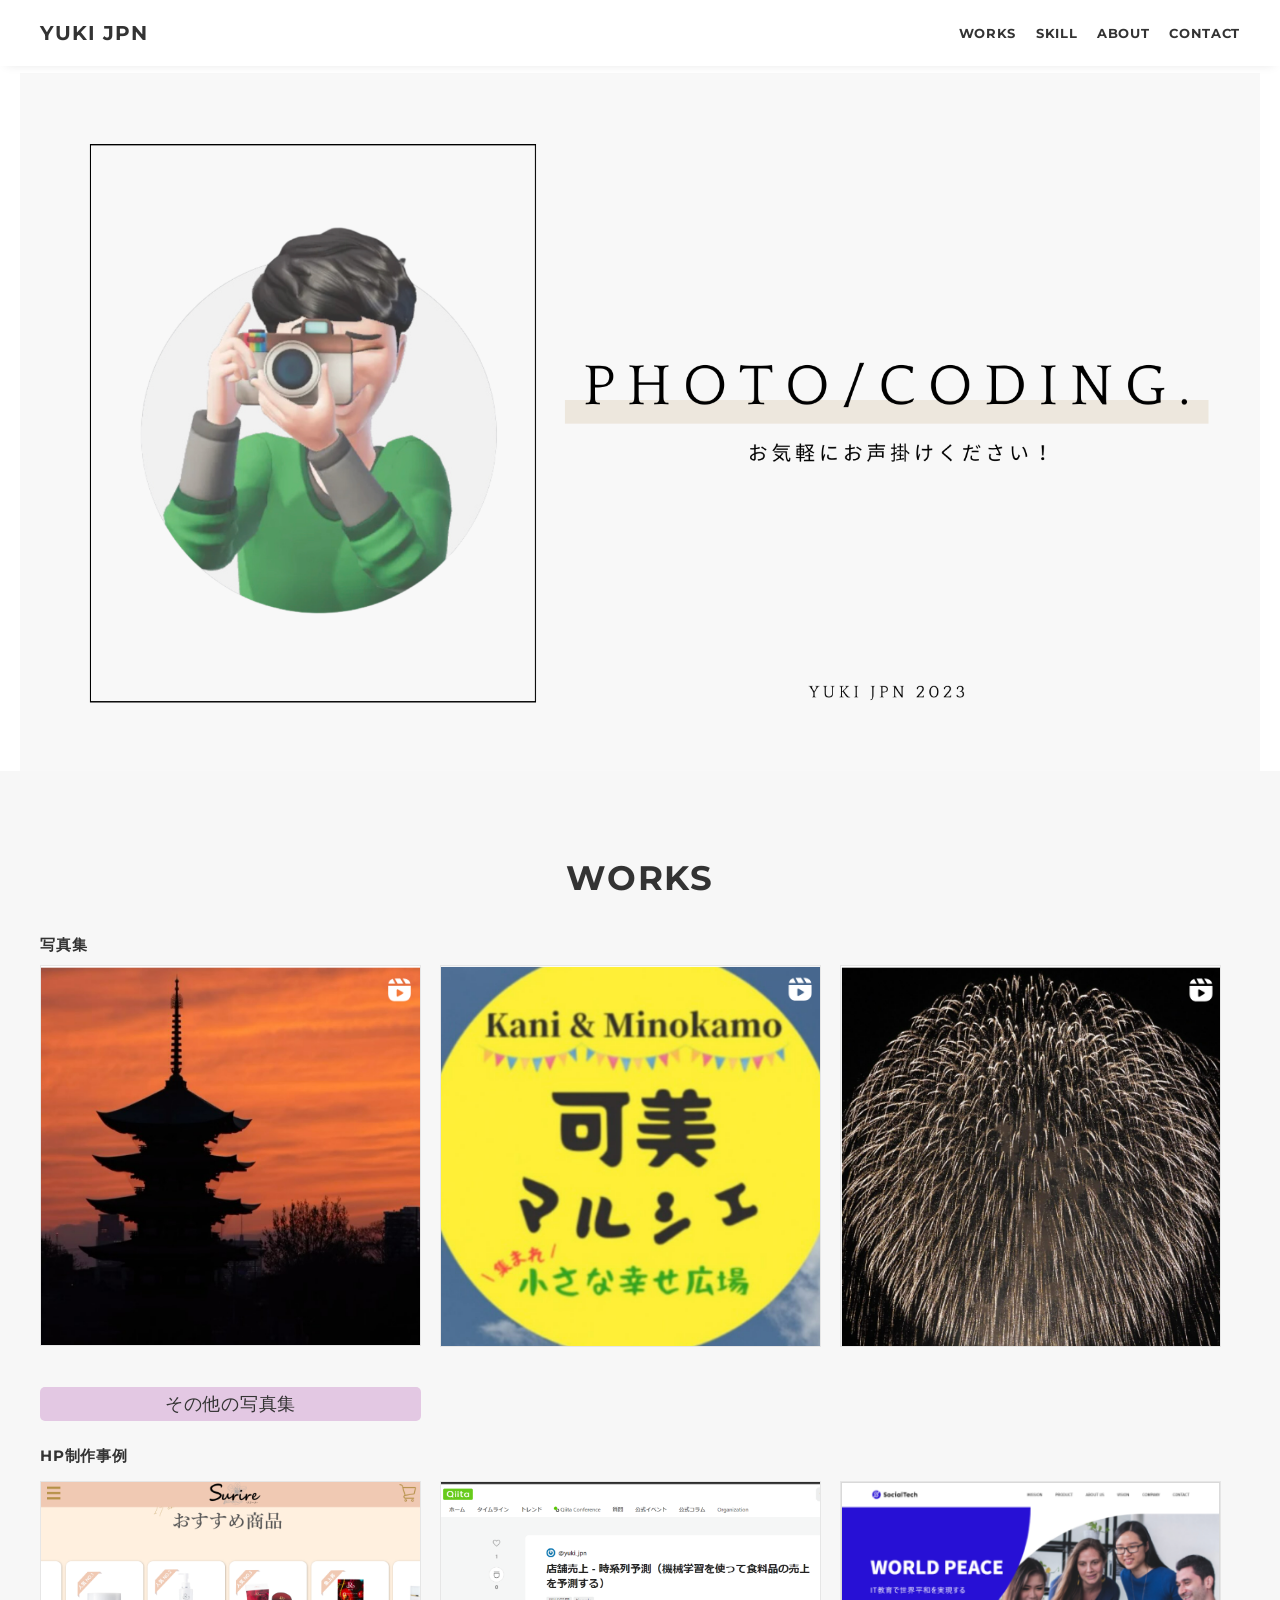
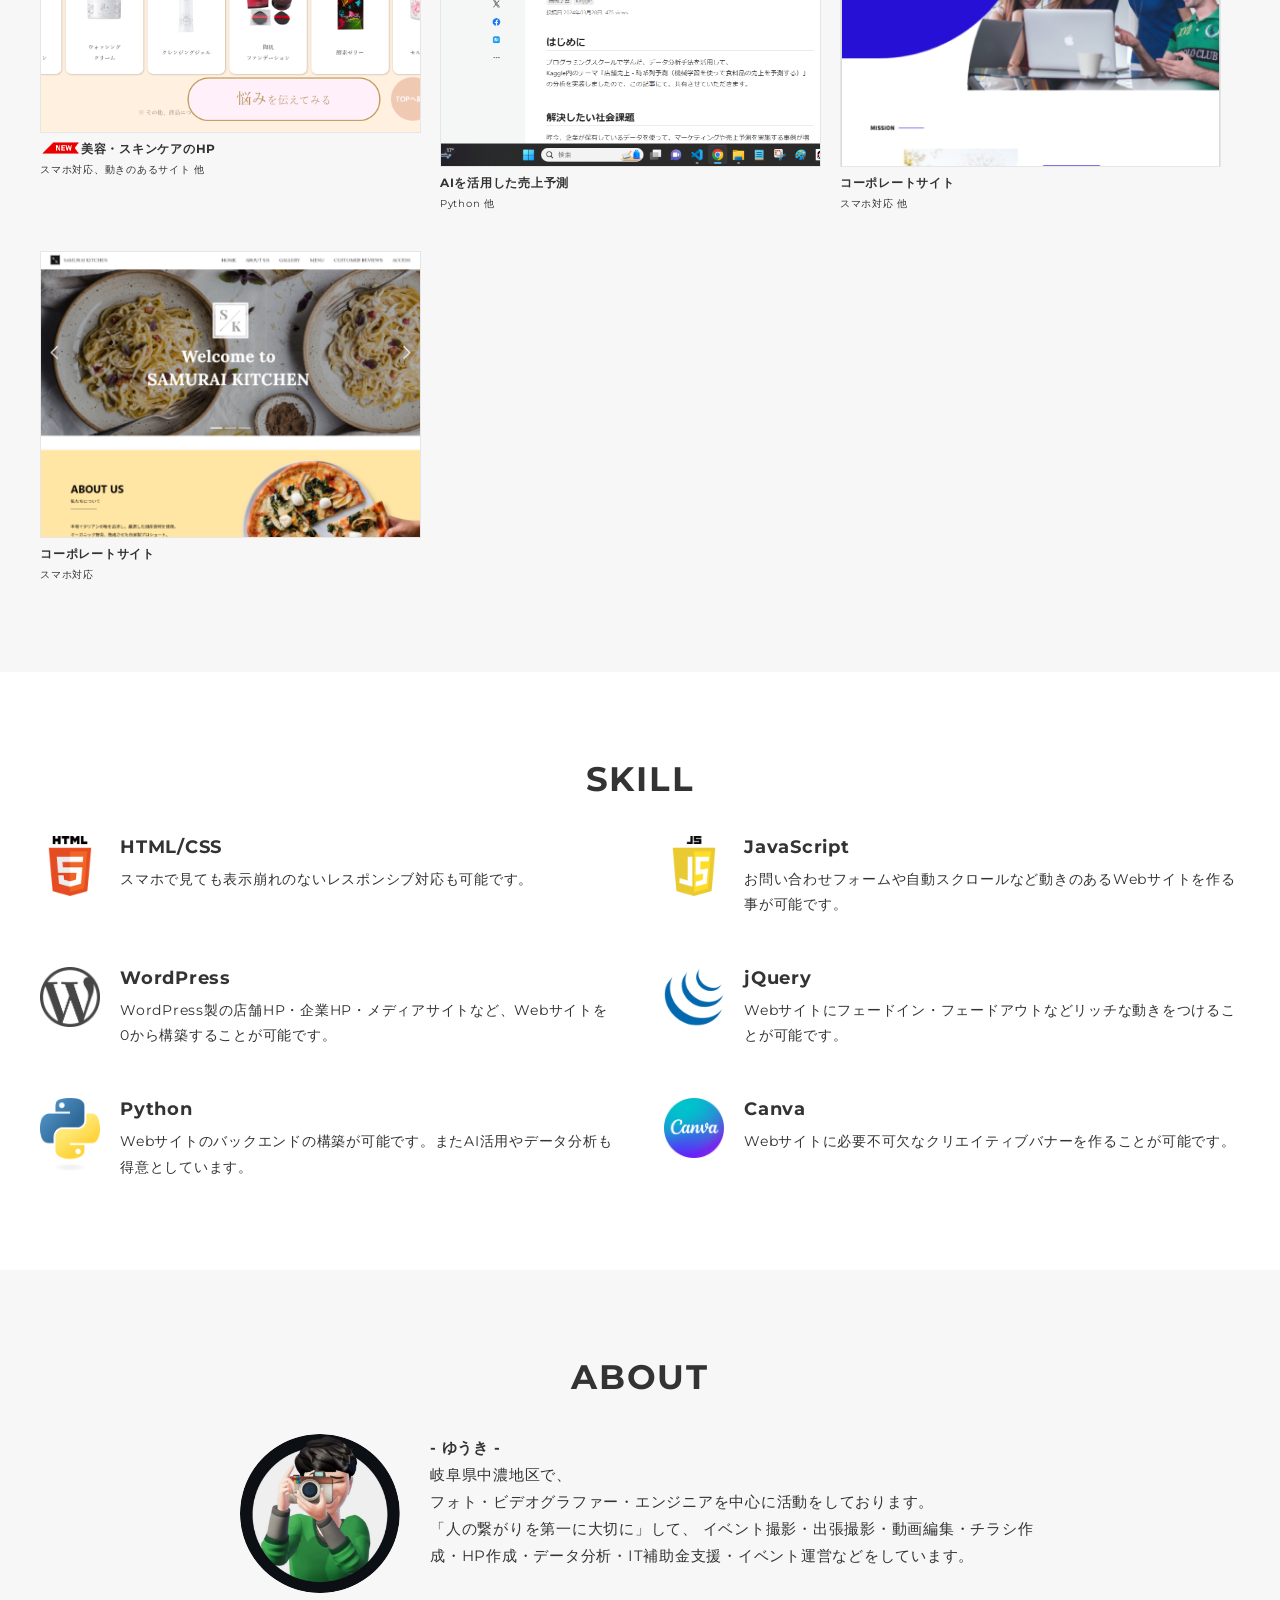
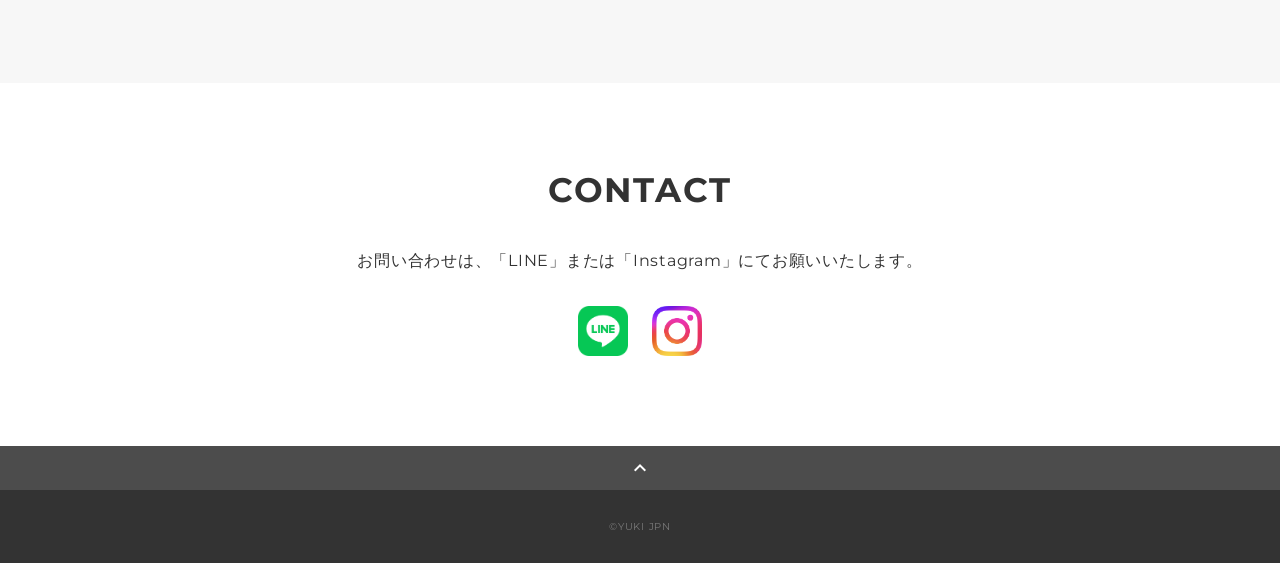
==== commit d5afba29: "7" ====
--- a/index.html
+++ b/index.html
@@ -59,7 +59,7 @@
               <div class="works-img"><img src="img/works/samole_3.png" alt="写真"></div>
             </a>
             <a class="works-item" href="https://www.instagram.com/yuki_jpn4/">
-              <div class="works-img" style="background-color: #db3fac; padding: 5px 10px; border-radius: 5px;">その他の写真集</div>
+              <div class="works-img" style="font-size: large; background-color: #e3c8e3; padding: 5px 10px; border-radius: 5px; height: 100%; display: flex; justify-content: center; align-items: center;">その他の写真集</div>
             </a>
           </div>
           
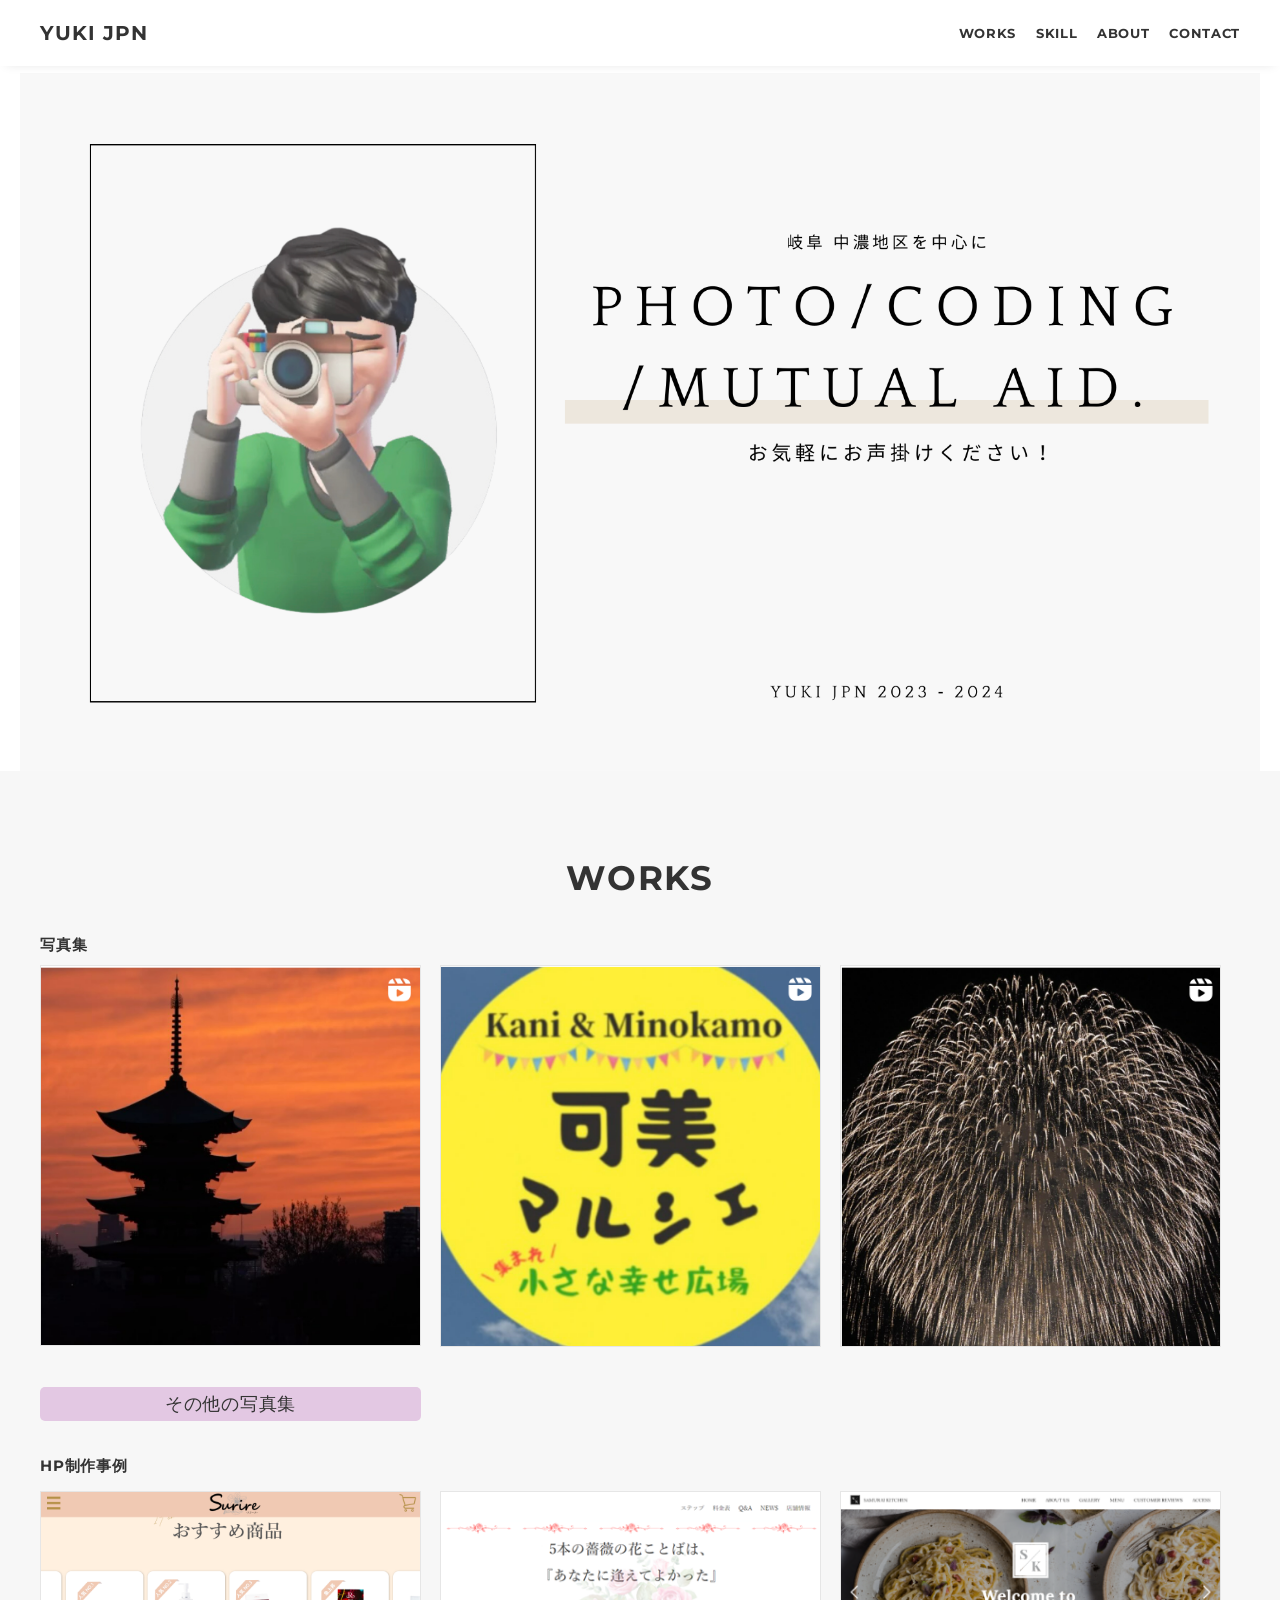
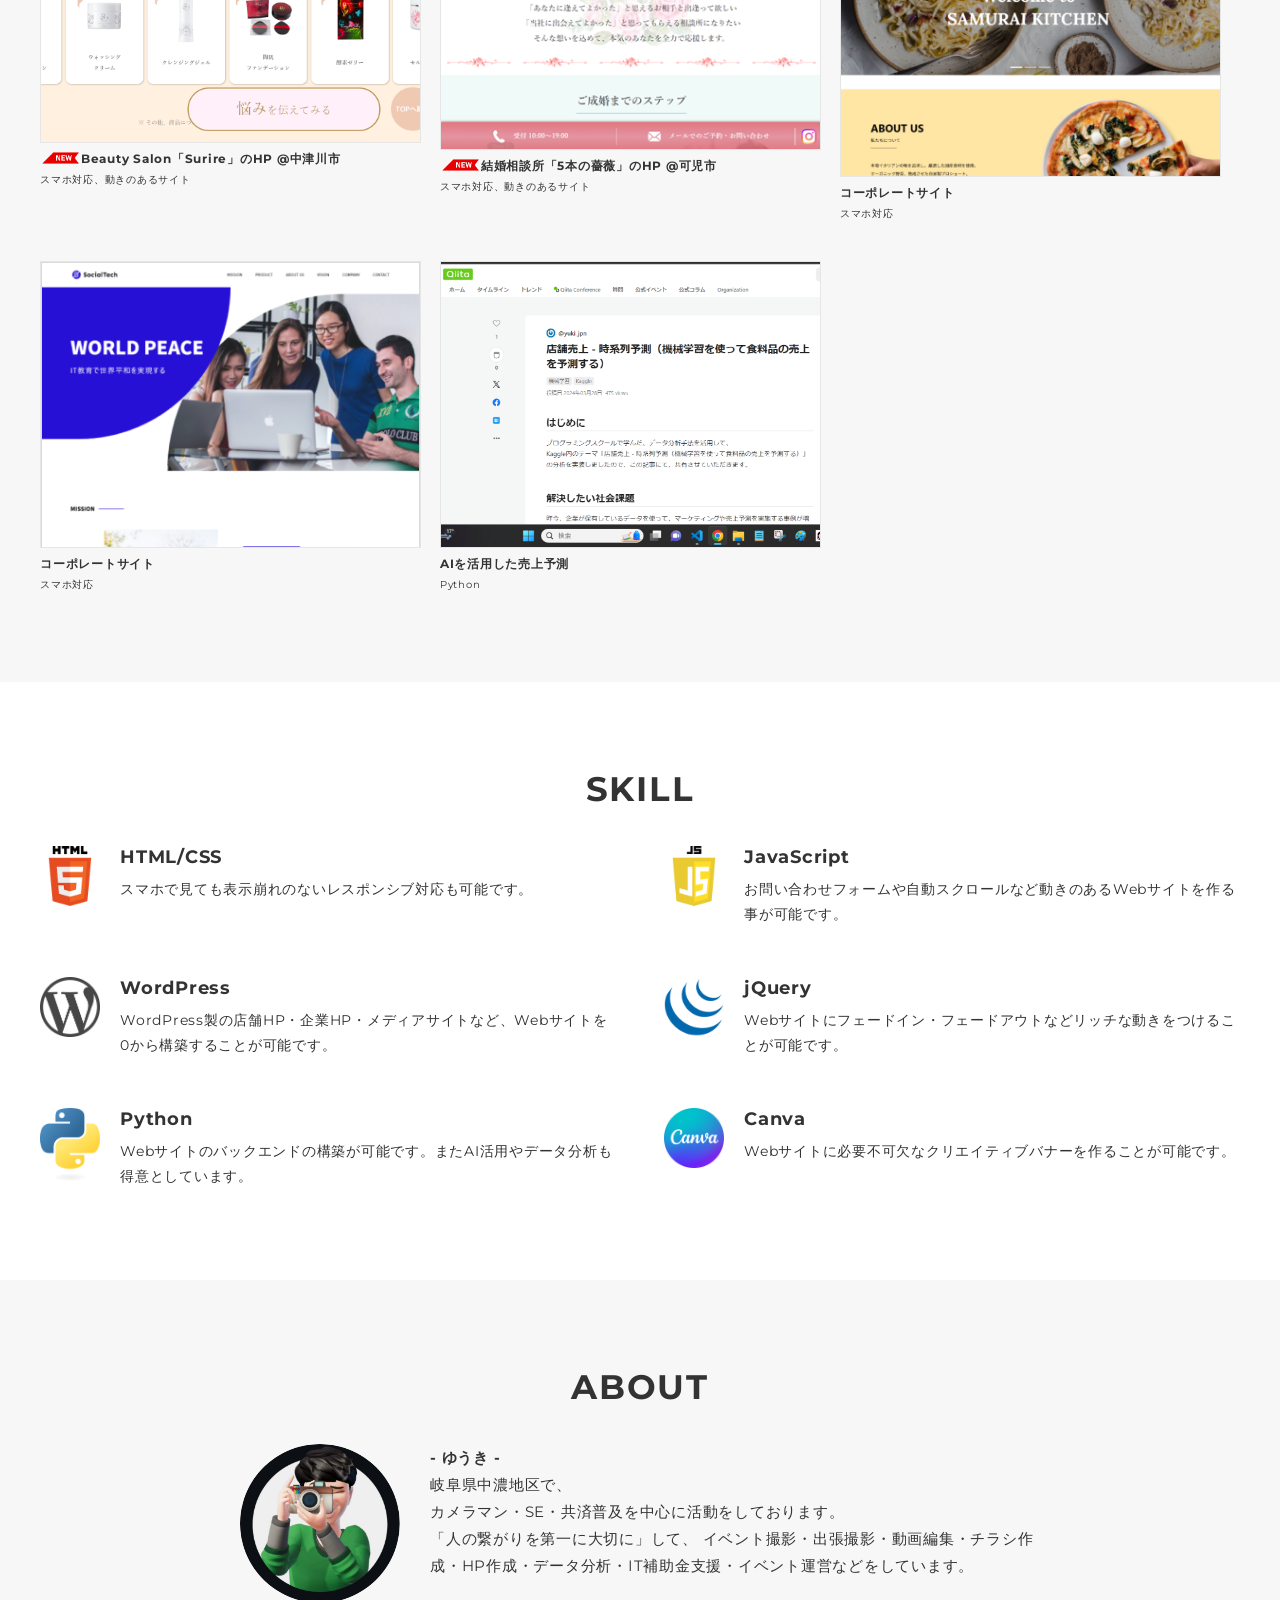
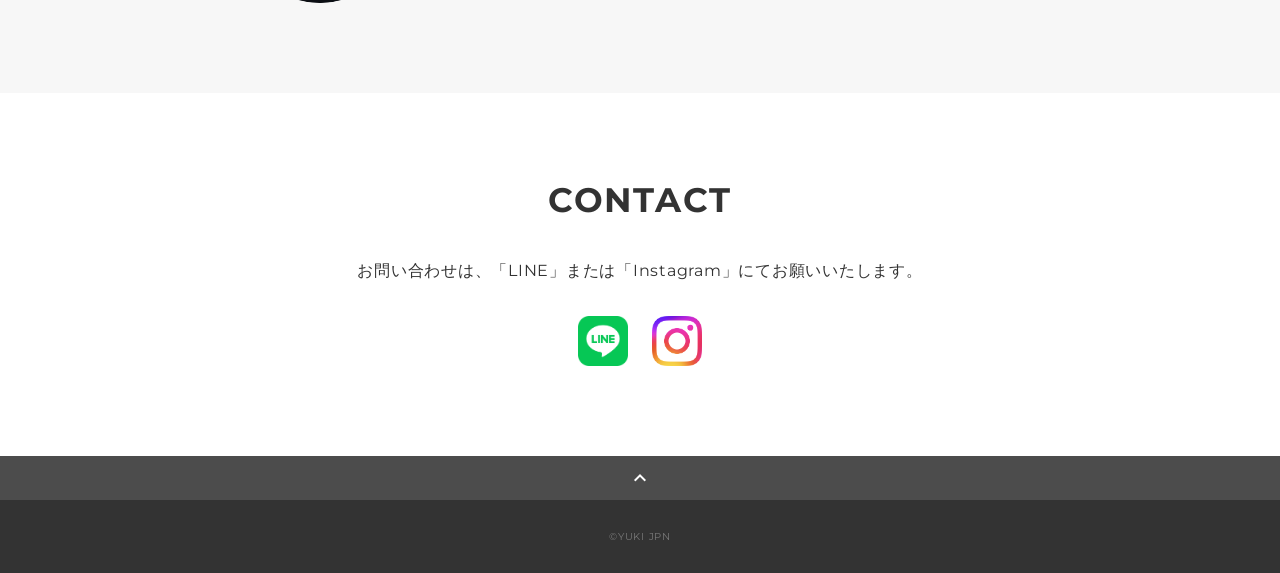
==== commit 362dc1ca: "20240902" ====
--- a/index.html
+++ b/index.html
@@ -45,45 +45,50 @@
       <!-- works -->
       <section class="works section" id="works">
         <div class="container">
-          <h2 class="title">WORKS</h2>
-
-          <h4 class="" style="margin-bottom: 10px;">写真集</h4>
+          <h2 class="title js-fade">WORKS</h2>
+
+          <h4 class="js-fade" style="margin-bottom: 10px;">写真集</h4>
           <div class="works-list">
-            <a class="works-item" href="https://www.instagram.com/reel/C8FOYXlyE4d/?utm_source=ig_web_copy_link">
-              <div class="works-img"><img src="img/works/samole_1.png" alt="写真"></div>
-            </a>
-            <a class="works-item" href="https://www.instagram.com/reel/C9e-jFvyvhf/?utm_source=ig_web_copy_link&igsh=MzRlODBiNWFlZA==">
-              <div class="works-img"><img src="img/works/samole_2.png" alt="写真"></div>
-            </a>
-            <a class="works-item" href="https://www.instagram.com/reel/C-Pv_rFySOx/?utm_source=ig_web_copy_link&igsh=MzRlODBiNWFlZA==">
-              <div class="works-img"><img src="img/works/samole_3.png" alt="写真"></div>
-            </a>
-            <a class="works-item" href="https://www.instagram.com/yuki_jpn4/">
+            <a class="works-item js-fade" href="https://www.instagram.com/reel/C8FOYXlyE4d/?utm_source=ig_web_copy_link">
+              <div class="works-img"><img src="img/works/sample_1.png" alt="写真"></div>
+            </a>
+            <a class="works-item js-fade" href="https://www.instagram.com/reel/C9e-jFvyvhf/?utm_source=ig_web_copy_link&igsh=MzRlODBiNWFlZA==">
+              <div class="works-img"><img src="img/works/sample_2.png" alt="写真"></div>
+            </a>
+            <a class="works-item js-fade" href="https://www.instagram.com/reel/C-Pv_rFySOx/?utm_source=ig_web_copy_link&igsh=MzRlODBiNWFlZA==">
+              <div class="works-img"><img src="img/works/sample_3.png" alt="写真"></div>
+            </a>
+            <a class="works-item js-fade" href="https://www.instagram.com/yuki_jpn4/">
               <div class="works-img" style="font-size: large; background-color: #e3c8e3; padding: 5px 10px; border-radius: 5px; height: 100%; display: flex; justify-content: center; align-items: center;">その他の写真集</div>
             </a>
           </div>
           
-          <h4 class="" style="margin: 25px 0 15px 0;">HP制作事例</h4>
+          <h4 class="js-fade" style="margin: 35px 0 15px 0;">HP制作事例</h4>
           <div class="works-list">
-            <a class="works-item" href="https://www.surire39.com/">
-              <div class="works-img"><img src="img/works/surire.png" alt="美容・スキンケアのホームページ"></div>
-              <p class="works-name"><img src="img/new.png" alt="新着" style="height: 12px; margin: 0 2px 4px;">美容・スキンケアのHP</p>
-              <p class="works-info">スマホ対応、動きのあるサイト 他</p>
-            </a>
-            <a class="works-item" href="https://qiita.com/yuki_jpn/items/64199a5f27241566cfe8">
-              <div class="works-img"><img src="img/works/data_analytics.png" alt="データ分析"/></div>
-              <p class="works-name">AIを活用した売上予測</p>
-              <p class="works-info">Python 他</p>
-            </a>
-            <a class="works-item" href="https://yuuki22519.github.io/samurai-terakoya/">
-              <div class="works-img"><img src="img/works/html1.png" alt="コーポレートサイト"/></div>
-              <p class="works-name">コーポレートサイト</p>
-              <p class="works-info">スマホ対応 他</p>
-            </a>
-            <a class="works-item" href="https://yuuki22519.github.io/S_KITCHEN/">
+            <a class="works-item js-fade" href="https://www.surire39.com/">
+              <div class="works-img"><img src="img/works/surire.png" alt="Beauty Salon「Surire」のHP"></div>
+              <p class="works-name"><img src="img/new.png" alt="新着" style="height: 12px; margin: 0 2px 4px;">Beauty Salon「Surire」のHP @中津川市</p>
+              <p class="works-info">スマホ対応、動きのあるサイト</p>
+            </a>
+            <a class="works-item js-fade" href="https://www.gohonnobara.com/">
+              <div class="works-img"><img src="img/works/gohonnobara.png" alt="結婚相談所「5本の薔薇」のHP"></div>
+              <p class="works-name"><img src="img/new.png" alt="新着" style="height: 12px; margin: 0 2px 4px;">結婚相談所「5本の薔薇」のHP @可児市</p>
+              <p class="works-info">スマホ対応、動きのあるサイト</p>
+            </a>
+            <a class="works-item js-fade" href="https://yuuki22519.github.io/S_KITCHEN/">
               <div class="works-img"><img src="img/works/bootstrap.png" alt="コーポレートサイト"/></div>
               <p class="works-name">コーポレートサイト</p>
               <p class="works-info">スマホ対応</p>
+            </a>
+            <a class="works-item js-fade" href="https://yuuki22519.github.io/samurai-terakoya/">
+              <div class="works-img"><img src="img/works/html1.png" alt="コーポレートサイト"/></div>
+              <p class="works-name">コーポレートサイト</p>
+              <p class="works-info">スマホ対応</p>
+            </a>
+            <a class="works-item js-fade" href="https://qiita.com/yuki_jpn/items/64199a5f27241566cfe8">
+              <div class="works-img"><img src="img/works/data_analytics.png" alt="データ分析"/></div>
+              <p class="works-name">AIを活用した売上予測</p>
+              <p class="works-info">Python</p>
             </a>
             <!-- <a class="works-item" href="works-5.html">
               <div class="works-img"><img src="img/works/xd.png" alt="AdobeXD"/></div>
@@ -103,9 +108,9 @@
       <!-- skill -->
       <section class="skill section" id="skill">
         <div class="container">
-          <h2 class="title">SKILL</h2>
+          <h2 class="title js-fade">SKILL</h2>
           <div class="skill-list">
-            <div class="skill-item">
+            <div class="skill-item js-fade">
               <p class="skill-img"><img src="img/skills/html.png" alt="html"></p>
               <div class="skill-body">
                 <h3 class="skill-name">HTML/CSS</h3>
@@ -114,7 +119,7 @@
               </div>
             </div>
 
-            <div class="skill-item">
+            <div class="skill-item js-fade">
               <p class="skill-img"><img src="img/skills/js.png" alt="javascript"></p>
               <div class="skill-body">
                 <h3 class="skill-name">JavaScript</h3>
@@ -123,7 +128,7 @@
               </div>
             </div>
 
-            <div class="skill-item">
+            <div class="skill-item js-fade">
               <p class="skill-img"><img src="img/skills/wordpress.png" alt="wordpress"></p>
               <div class="skill-body">
                 <h3 class="skill-name">WordPress</h3>
@@ -132,7 +137,7 @@
               </div>
             </div>
 
-            <div class="skill-item">
+            <div class="skill-item js-fade">
               <p class="skill-img"><img src="img/skills/jquery.png" alt="jquery"></p>
               <div class="skill-body">
                 <h3 class="skill-name">jQuery</h3>
@@ -141,7 +146,7 @@
               </div>
             </div>
             
-            <div class="skill-item">
+            <div class="skill-item js-fade">
               <p class="skill-img"><img src="img/skills/python.png" alt="python"></p>
               <div class="skill-body">
                 <h3 class="skill-name">Python</h3>
@@ -150,7 +155,7 @@
               </div>
             </div>
             
-            <div class="skill-item">
+            <div class="skill-item js-fade">
               <p class="skill-img"><img src="img/skills/canva.png" alt="canva"></p>
               <div class="skill-body">
                 <h3 class="skill-name">Canva</h3>
@@ -166,8 +171,8 @@
       <!-- about -->
       <section class="about section" id="about">
         <div class="container">
-          <h2 class="title">ABOUT</h2>
-          <div class="profile">
+          <h2 class="title js-fade">ABOUT</h2>
+          <div class="profile js-fade">
             <p class="profile-img">
               <img src="img/about.png" alt="about">
             </p>
@@ -178,7 +183,7 @@
                 <br>
                 岐阜県中濃地区で、
                 <br>
-                フォト・ビデオグラファー・エンジニアを中心に活動をしております。
+                カメラマン・SE・共済普及を中心に活動をしております。
                 <br>
                 「人の繋がりを第一に大切に」して、
                 イベント撮影・出張撮影・動画編集・チラシ作成・HP作成・データ分析・IT補助金支援・イベント運営などをしています。
@@ -194,11 +199,11 @@
       <!-- contact -->
       <section class="contact section" id="contact">
         <div class="container">
-          <h2 class="title">CONTACT</h2>
-          <p class="lead">
+          <h2 class="title js-fade">CONTACT</h2>
+          <p class="lead js-fade">
             お問い合わせは、<br class="sp-only">「LINE」または「Instagram」にてお願いいたします。
           </p>
-          <div class="contact-list">
+          <div class="contact-list js-fade">
             <a href="https://lin.ee/kjBd3rl" target="_blank">
               <img src="img/LINE_Brand_icon.png" style="height: 50px;" alt="LINE">
             </a>
--- a/css/style.css
+++ b/css/style.css
@@ -26,6 +26,20 @@
 
 .sp-only {
   display: none;
+}
+
+/* アニメーション等 */
+.js-fade {
+  opacity: 0;
+  visibility: hidden;
+  transform: translateY(50px);
+  transition: opacity 2.0s,visibility 2.0s, transform 2.0s;
+}
+
+.scrolled {
+  opacity: 1;
+  visibility: visible;
+  transform: translateY(0px);
 }
 
 /*--------------------------------
